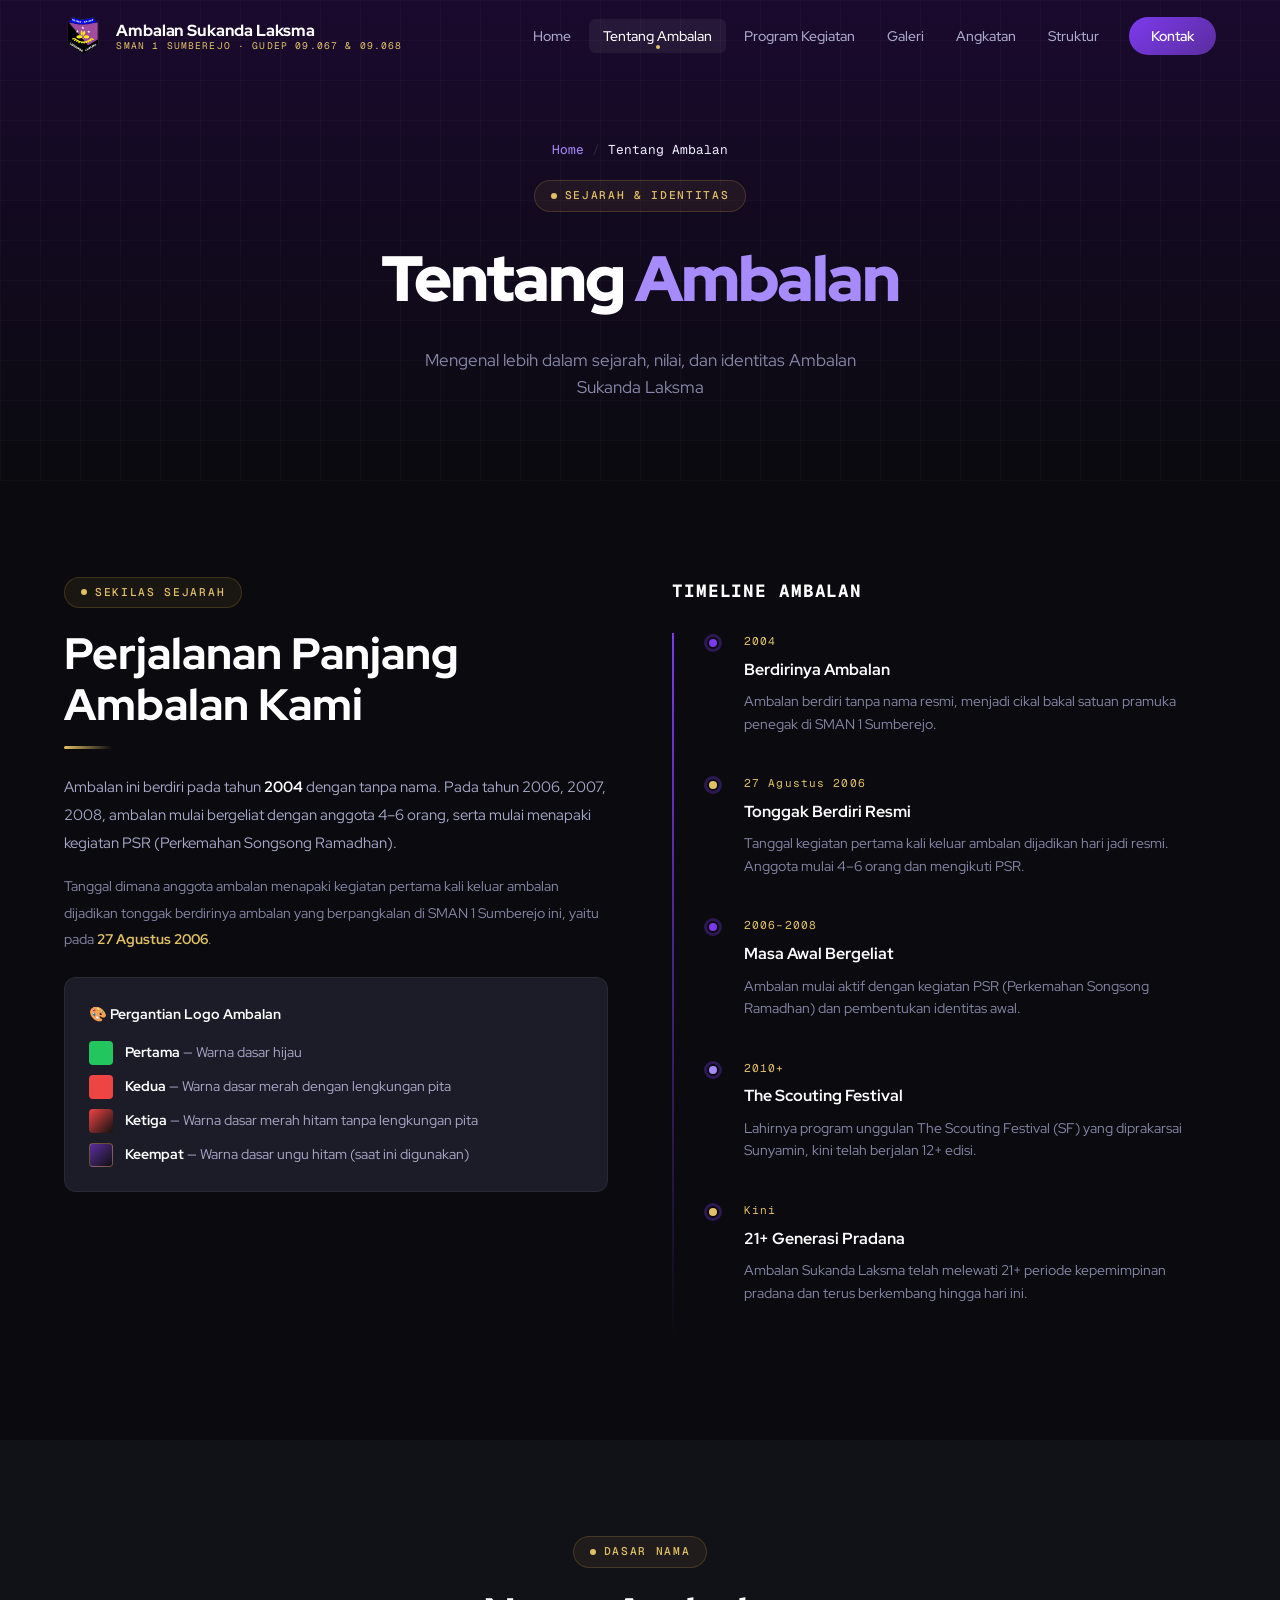
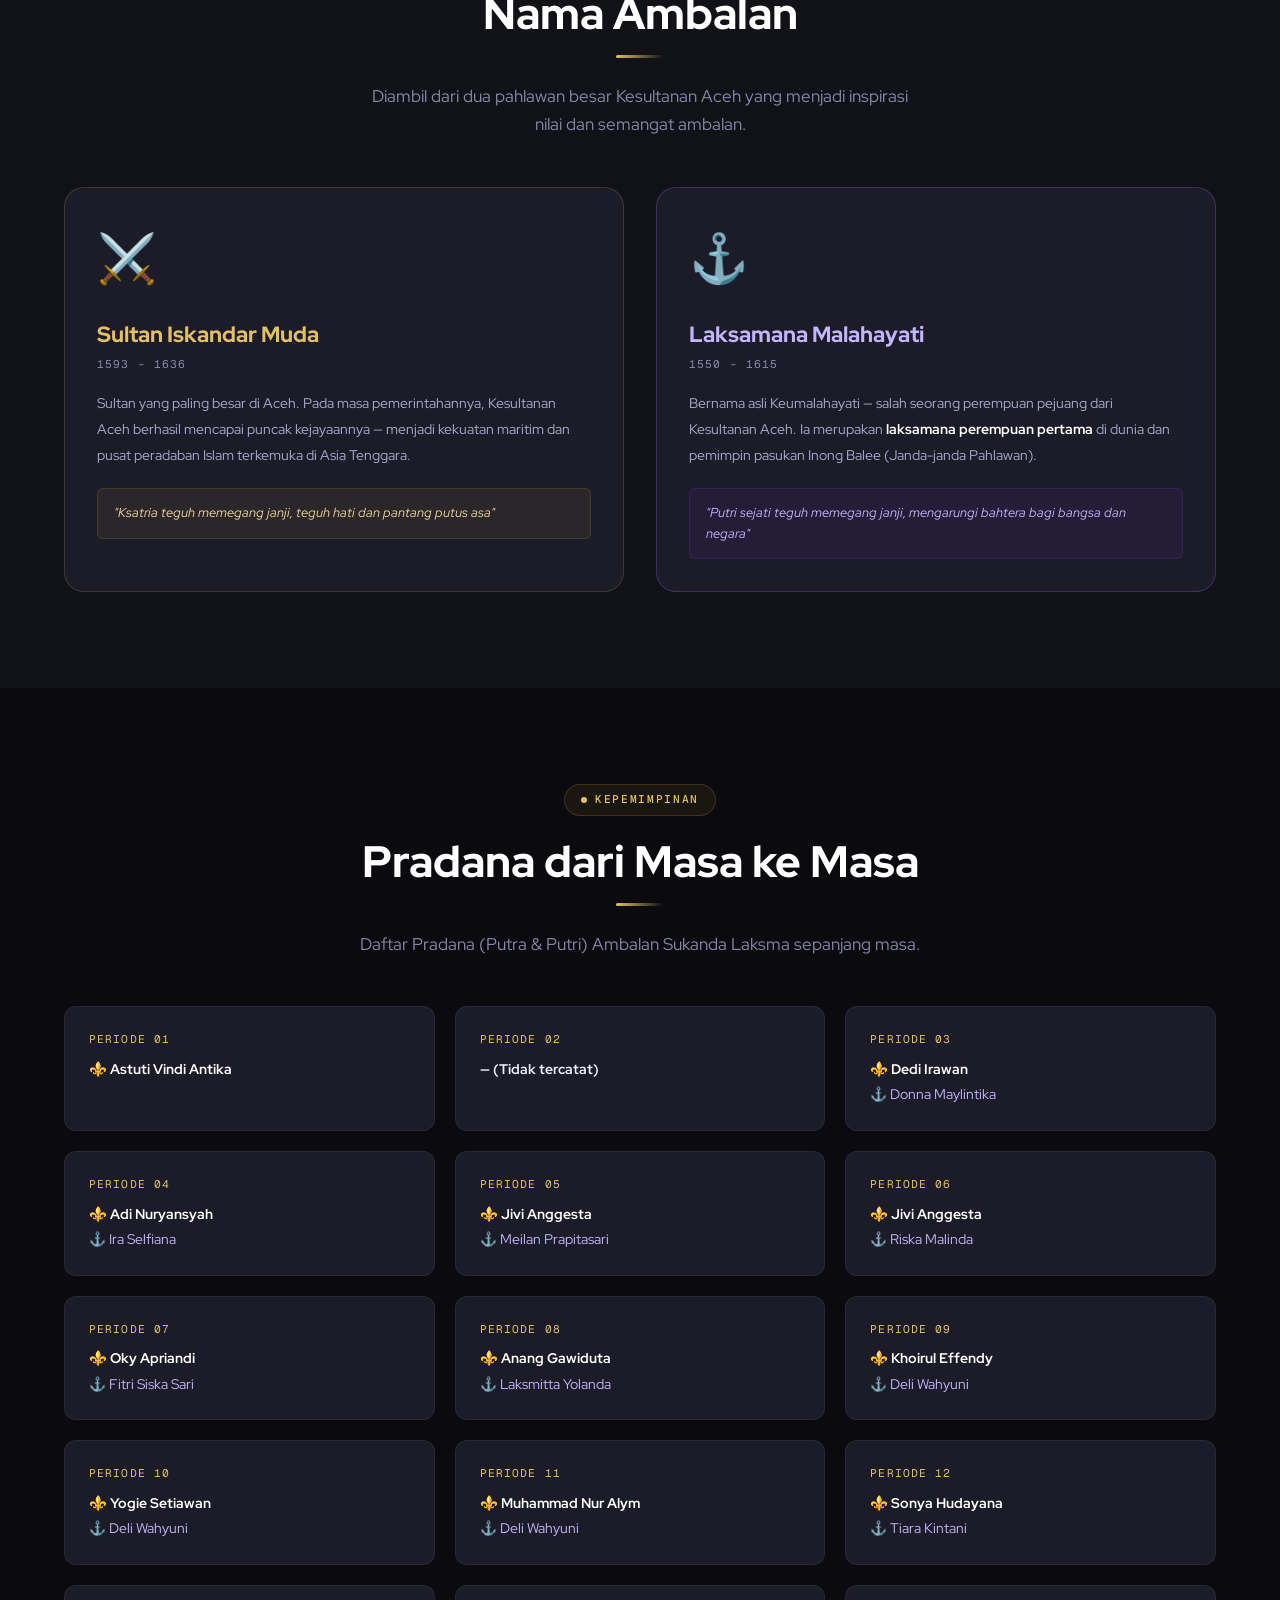
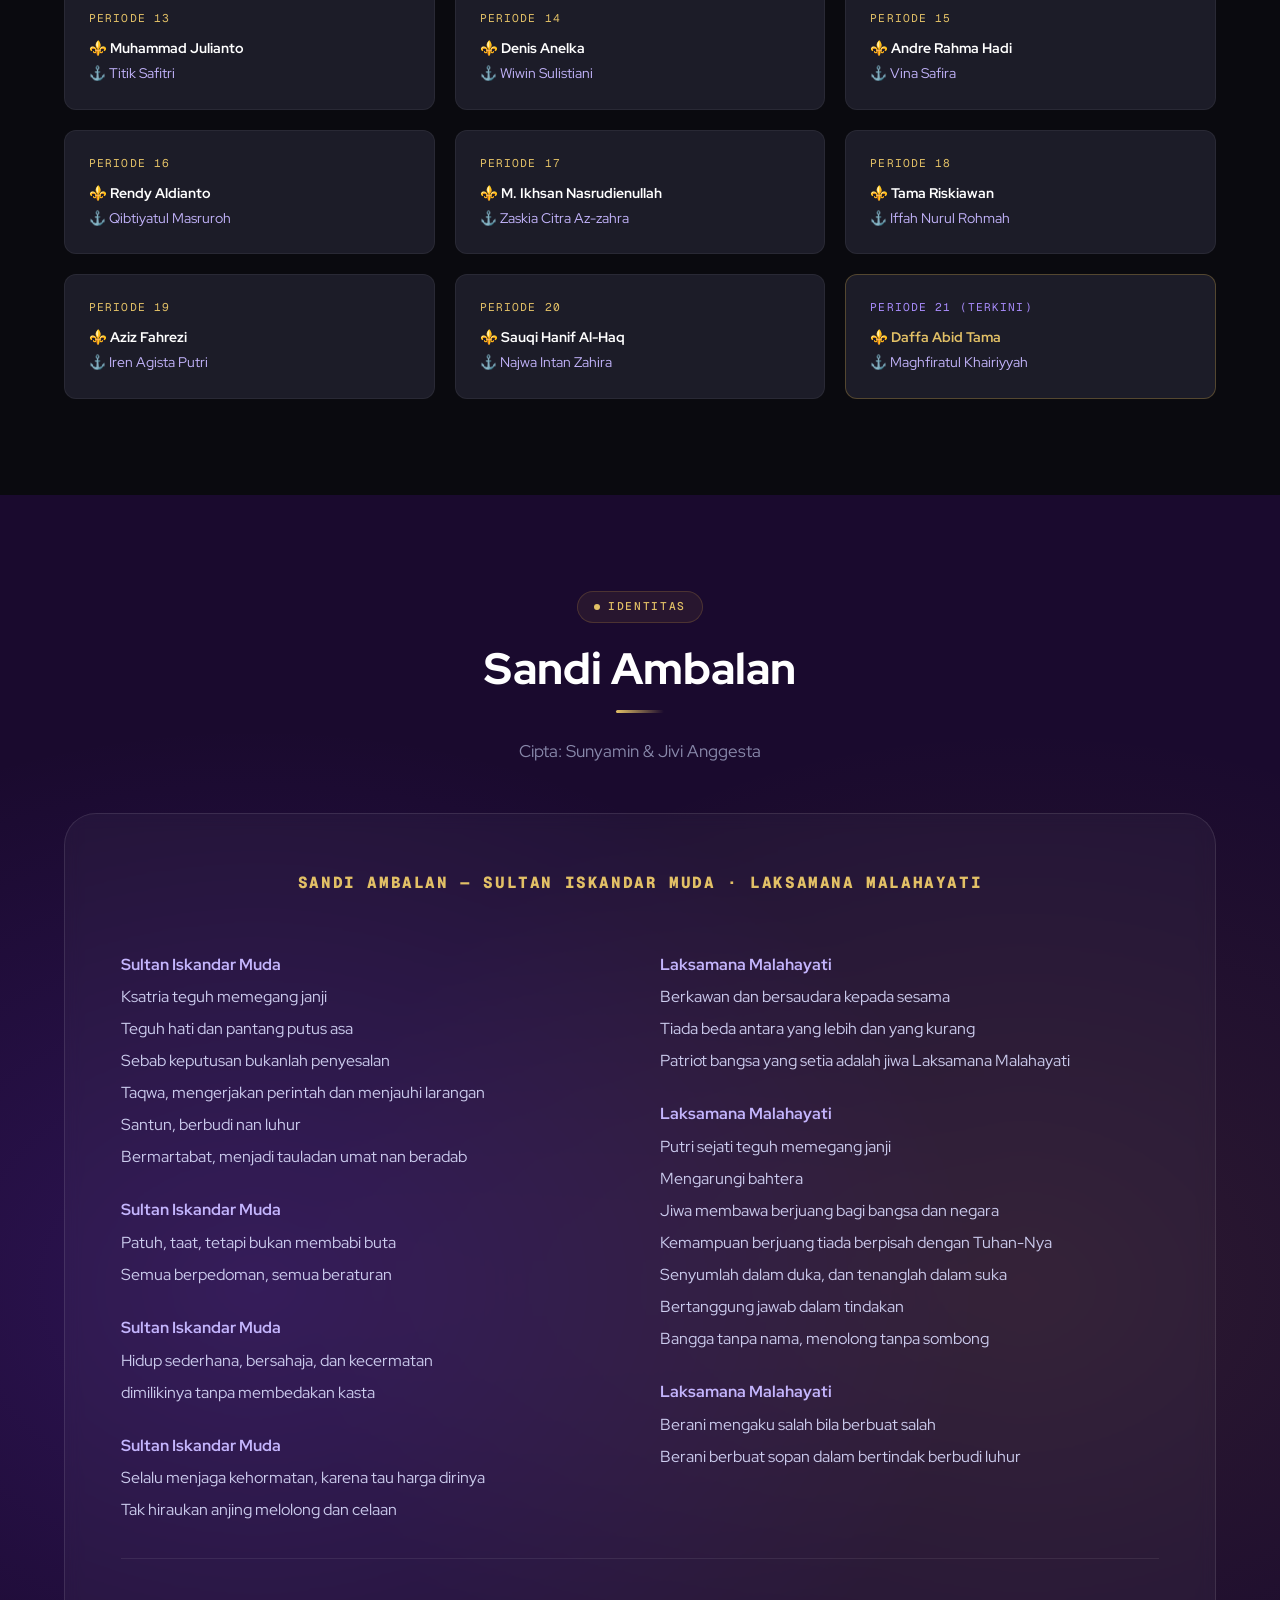
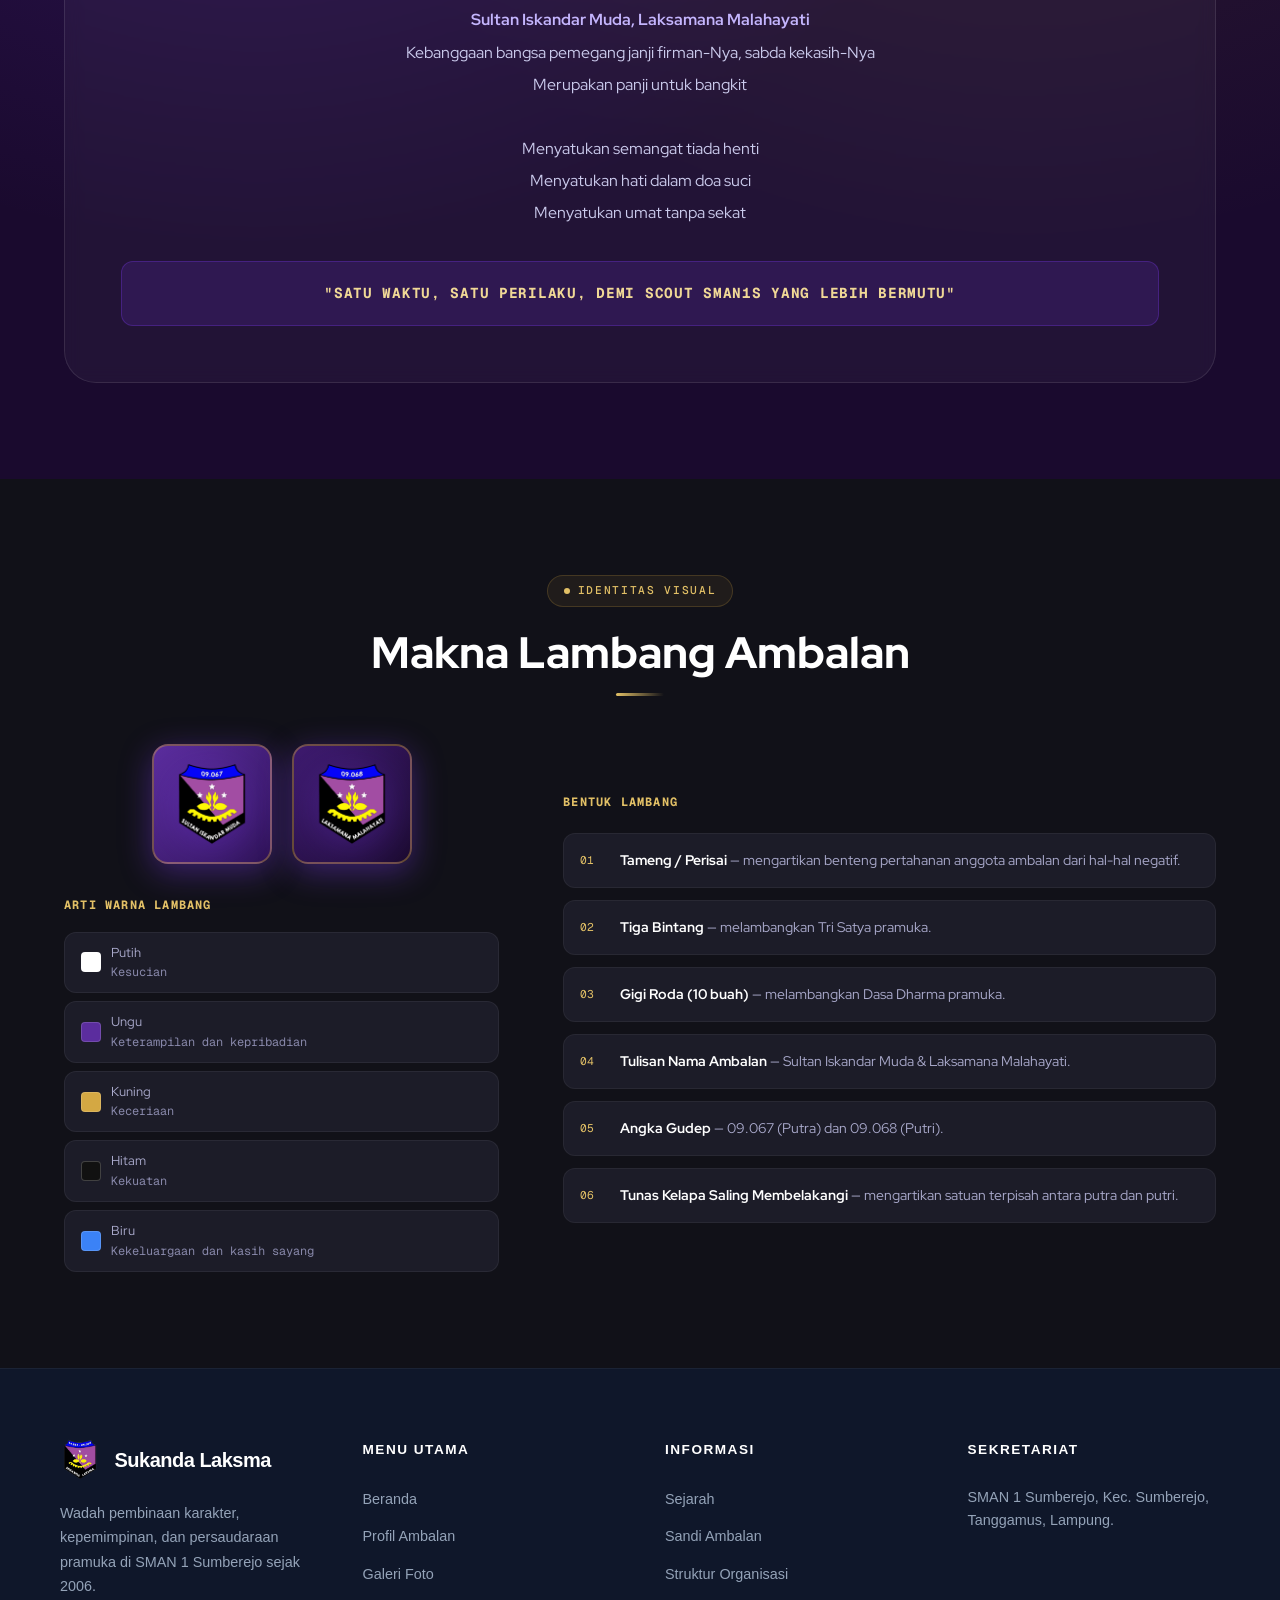
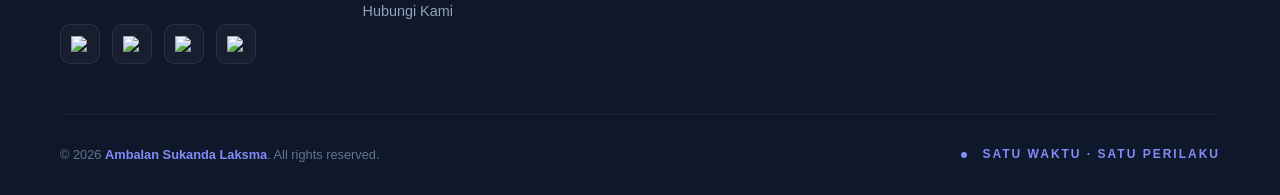
==== about.html @ fe1d4797 "Project Scout" ====
<!DOCTYPE html>
<html lang="id">
<head>
  <meta charset="UTF-8">
  <meta name="viewport" content="width=device-width, initial-scale=1.0">
  <meta name="description" content="Sejarah, Sandi Ambalan, dan Makna Lambang Ambalan Sukanda Laksma SMAN 1 Sumberejo.">
  <title>Tentang Ambalan | Sukanda Laksma</title>
  <link rel="stylesheet" href="assets/css/style.css">
  <link rel="preconnect" href="https://fonts.googleapis.com">
  <link rel="preconnect" href="https://fonts.gstatic.com" crossorigin>
</head>
<body>

  <!-- NAVBAR -->
  <nav class="navbar scrolled" id="navbar">
    <div class="container">
      <div class="navbar-inner">
        <a href="index.html" class="nav-brand">
          <img src="assets/img/logo/LOGO FULL.png" alt="Logo Ambalan Sukanda Laksma" style="height:40px;width:auto;object-fit:contain;">
          <div class="nav-brand-text">
            <span class="nav-brand-name">Ambalan Sukanda Laksma</span>
            <span class="nav-brand-sub">SMAN 1 Sumberejo · Gudep 09.067 & 09.068</span>
          </div>
        </a>
        <ul class="nav-menu">
          <li><a href="index.html" class="nav-link">Home</a></li>
          <li><a href="about.html" class="nav-link active">Tentang Ambalan</a></li>
          <li><a href="kegiatan.html" class="nav-link">Program Kegiatan</a></li>
          <li><a href="galeri.html" class="nav-link">Galeri</a></li>
          <li><a href="angkatan.html" class="nav-link">Angkatan</a></li>
          <li><a href="struktur.html" class="nav-link">Struktur</a></li>
          <li><a href="kontak.html" class="nav-link nav-cta">Kontak</a></li>
        </ul>
        <button class="nav-toggle" aria-label="Menu"><span></span><span></span><span></span></button>
      </div>
    </div>
  </nav>

  <!-- PAGE HERO -->
  <section class="page-hero">
    <div class="container">
      <div class="page-hero-content">
        <div class="breadcrumb" style="justify-content:center;">
          <a href="index.html">Home</a>
          <span class="breadcrumb-sep">/</span>
          <span>Tentang Ambalan</span>
        </div>
        <span class="section-badge" style="margin-bottom:16px;">Sejarah & Identitas</span>
        <h1 class="page-hero-title">Tentang <span style="color:var(--purple-400);">Ambalan</span></h1>
        <p class="page-hero-sub">Mengenal lebih dalam sejarah, nilai, dan identitas Ambalan Sukanda Laksma</p>
      </div>
    </div>
  </section>

  <!-- SEJARAH SECTION -->
  <section class="section" style="background:var(--neutral-950);" id="sejarah">
    <div class="container">
      <div class="grid-2" style="gap:64px;align-items:start;">
        <div class="animate-on-scroll">
          <span class="section-badge">Sekilas Sejarah</span>
          <h2 class="section-title">Perjalanan Panjang<br>Ambalan Kami</h2>
          <div class="gold-line"></div>
          <p style="color:var(--neutral-300);line-height:1.85;margin-bottom:16px;font-size:0.95rem;">
            Ambalan ini berdiri pada tahun <strong style="color:var(--white);">2004</strong> dengan tanpa nama. Pada tahun 2006, 2007, 2008, ambalan mulai bergeliat dengan anggota 4–6 orang, serta mulai menapaki kegiatan PSR (Perkemahan Songsong Ramadhan).
          </p>
          <p style="color:var(--neutral-400);line-height:1.85;margin-bottom:24px;font-size:0.9rem;">
            Tanggal dimana anggota ambalan menapaki kegiatan pertama kali keluar ambalan dijadikan tonggak berdirinya ambalan yang berpangkalan di SMAN 1 Sumberejo ini, yaitu pada <strong style="color:var(--gold-400);">27 Agustus 2006</strong>.
          </p>

          <div style="background:var(--neutral-800);border:1px solid rgba(255,255,255,0.06);border-radius:var(--radius-md);padding:24px;margin-bottom:24px;">
            <h4 style="color:var(--white);font-weight:700;margin-bottom:16px;font-size:0.9rem;">🎨 Pergantian Logo Ambalan</h4>
            <div style="display:flex;flex-direction:column;gap:10px;">
              <div style="display:flex;align-items:center;gap:12px;font-size:0.85rem;">
                <span style="width:24px;height:24px;background:#22c55e;border-radius:4px;display:inline-block;min-width:24px;"></span>
                <span style="color:var(--neutral-300);"><strong style="color:var(--white);">Pertama</strong> — Warna dasar hijau</span>
              </div>
              <div style="display:flex;align-items:center;gap:12px;font-size:0.85rem;">
                <span style="width:24px;height:24px;background:#ef4444;border-radius:4px;display:inline-block;min-width:24px;"></span>
                <span style="color:var(--neutral-300);"><strong style="color:var(--white);">Kedua</strong> — Warna dasar merah dengan lengkungan pita</span>
              </div>
              <div style="display:flex;align-items:center;gap:12px;font-size:0.85rem;">
                <span style="width:24px;height:24px;background:linear-gradient(135deg,#ef4444,#111);border-radius:4px;display:inline-block;min-width:24px;"></span>
                <span style="color:var(--neutral-300);"><strong style="color:var(--white);">Ketiga</strong> — Warna dasar merah hitam tanpa lengkungan pita</span>
              </div>
              <div style="display:flex;align-items:center;gap:12px;font-size:0.85rem;">
                <span style="width:24px;height:24px;background:linear-gradient(135deg,#5b2d9e,#111);border-radius:4px;display:inline-block;min-width:24px;border:1.5px solid rgba(212,168,67,0.4);"></span>
                <span style="color:var(--neutral-300);"><strong style="color:var(--white);">Keempat</strong> — Warna dasar ungu hitam (saat ini digunakan)</span>
              </div>
            </div>
          </div>
        </div>

        <!-- Timeline -->
        <div class="animate-on-scroll animate-delay-2">
          <h3 style="font-size:1.1rem;font-weight:700;color:var(--white);margin-bottom:28px;font-family:var(--font-mono);letter-spacing:0.05em;">TIMELINE AMBALAN</h3>
          <div class="history-timeline">
            <div class="timeline-item visible">
              <div class="timeline-dot"></div>
              <div class="timeline-year">2004</div>
              <div class="timeline-title">Berdirinya Ambalan</div>
              <div class="timeline-desc">Ambalan berdiri tanpa nama resmi, menjadi cikal bakal satuan pramuka penegak di SMAN 1 Sumberejo.</div>
            </div>
            <div class="timeline-item visible">
              <div class="timeline-dot" style="background:var(--gold-400);"></div>
              <div class="timeline-year">27 Agustus 2006</div>
              <div class="timeline-title">Tonggak Berdiri Resmi</div>
              <div class="timeline-desc">Tanggal kegiatan pertama kali keluar ambalan dijadikan hari jadi resmi. Anggota mulai 4–6 orang dan mengikuti PSR.</div>
            </div>
            <div class="timeline-item visible">
              <div class="timeline-dot"></div>
              <div class="timeline-year">2006–2008</div>
              <div class="timeline-title">Masa Awal Bergeliat</div>
              <div class="timeline-desc">Ambalan mulai aktif dengan kegiatan PSR (Perkemahan Songsong Ramadhan) dan pembentukan identitas awal.</div>
            </div>
            <div class="timeline-item visible">
              <div class="timeline-dot" style="background:var(--purple-400);"></div>
              <div class="timeline-year">2010+</div>
              <div class="timeline-title">The Scouting Festival</div>
              <div class="timeline-desc">Lahirnya program unggulan The Scouting Festival (SF) yang diprakarsai Sunyamin, kini telah berjalan 12+ edisi.</div>
            </div>
            <div class="timeline-item visible">
              <div class="timeline-dot" style="background:var(--gold-400);"></div>
              <div class="timeline-year">Kini</div>
              <div class="timeline-title">21+ Generasi Pradana</div>
              <div class="timeline-desc">Ambalan Sukanda Laksma telah melewati 21+ periode kepemimpinan pradana dan terus berkembang hingga hari ini.</div>
            </div>
          </div>
        </div>
      </div>
    </div>
  </section>

  <!-- NAMA AMBALAN -->
  <section class="section" style="background:var(--neutral-900);">
    <div class="container">
      <div class="text-center animate-on-scroll" style="margin-bottom:48px;">
        <span class="section-badge">Dasar Nama</span>
        <h2 class="section-title">Nama Ambalan</h2>
        <div class="gold-line center"></div>
        <p class="section-subtitle" style="margin:0 auto;">Diambil dari dua pahlawan besar Kesultanan Aceh yang menjadi inspirasi nilai dan semangat ambalan.</p>
      </div>

      <div class="grid-2" style="gap:32px;">
        <div class="card animate-on-scroll" style="border-color:rgba(212,168,67,0.2);">
          <div style="font-size:3rem;margin-bottom:20px;">⚔️</div>
          <h3 style="font-size:1.4rem;font-weight:800;color:var(--gold-400);margin-bottom:4px;">Sultan Iskandar Muda</h3>
          <p style="font-family:var(--font-mono);font-size:0.7rem;color:var(--neutral-400);letter-spacing:0.1em;margin-bottom:16px;">1593 – 1636</p>
          <p style="color:var(--neutral-300);line-height:1.8;font-size:0.9rem;">Sultan yang paling besar di Aceh. Pada masa pemerintahannya, Kesultanan Aceh berhasil mencapai puncak kejayaannya — menjadi kekuatan maritim dan pusat peradaban Islam terkemuka di Asia Tenggara.</p>
          <div style="margin-top:20px;padding:14px 16px;background:rgba(212,168,67,0.08);border-radius:var(--radius-sm);border:1px solid rgba(212,168,67,0.15);">
            <p style="font-size:0.8rem;color:var(--gold-300);font-style:italic;">"Ksatria teguh memegang janji, teguh hati dan pantang putus asa"</p>
          </div>
        </div>

        <div class="card animate-on-scroll animate-delay-2" style="border-color:rgba(139,92,246,0.3);">
          <div style="font-size:3rem;margin-bottom:20px;">⚓</div>
          <h3 style="font-size:1.4rem;font-weight:800;color:var(--purple-300);margin-bottom:4px;">Laksamana Malahayati</h3>
          <p style="font-family:var(--font-mono);font-size:0.7rem;color:var(--neutral-400);letter-spacing:0.1em;margin-bottom:16px;">1550 – 1615</p>
          <p style="color:var(--neutral-300);line-height:1.8;font-size:0.9rem;">Bernama asli Keumalahayati — salah seorang perempuan pejuang dari Kesultanan Aceh. Ia merupakan <strong style="color:var(--white);">laksamana perempuan pertama</strong> di dunia dan pemimpin pasukan Inong Balee (Janda-janda Pahlawan).</p>
          <div style="margin-top:20px;padding:14px 16px;background:rgba(124,58,237,0.08);border-radius:var(--radius-sm);border:1px solid rgba(124,58,237,0.2);">
            <p style="font-size:0.8rem;color:var(--purple-300);font-style:italic;">"Putri sejati teguh memegang janji, mengarungi bahtera bagi bangsa dan negara"</p>
          </div>
        </div>
      </div>
    </div>
  </section>

  <!-- PRADANA SECTION -->
  <section class="section pradana-section">
    <div class="container">
      <div class="text-center animate-on-scroll" style="margin-bottom:48px;">
        <span class="section-badge">Kepemimpinan</span>
        <h2 class="section-title">Pradana dari Masa ke Masa</h2>
        <div class="gold-line center"></div>
        <p class="section-subtitle" style="margin:0 auto;">Daftar Pradana (Putra &amp; Putri) Ambalan Sukanda Laksma sepanjang masa.</p>
      </div>

      <div class="pradana-grid">
        <div class="pradana-card animate-on-scroll">
          <div class="pradana-num">PERIODE 01</div>
          <div class="pradana-names">
            <span class="pradana-putra">⚜️ Astuti Vindi Antika</span>
          </div>
        </div>
        <div class="pradana-card animate-on-scroll animate-delay-1">
          <div class="pradana-num">PERIODE 02</div>
          <div class="pradana-names">
            <span class="pradana-putra" style="color:var(--neutral-500);">— (Tidak tercatat)</span>
          </div>
        </div>
        <div class="pradana-card animate-on-scroll animate-delay-2">
          <div class="pradana-num">PERIODE 03</div>
          <div class="pradana-names">
            <span class="pradana-putra">⚜️ Dedi Irawan</span>
            <span class="pradana-putri">⚓ Donna Maylintika</span>
          </div>
        </div>
        <div class="pradana-card animate-on-scroll">
          <div class="pradana-num">PERIODE 04</div>
          <div class="pradana-names">
            <span class="pradana-putra">⚜️ Adi Nuryansyah</span>
            <span class="pradana-putri">⚓ Ira Selfiana</span>
          </div>
        </div>
        <div class="pradana-card animate-on-scroll animate-delay-1">
          <div class="pradana-num">PERIODE 05</div>
          <div class="pradana-names">
            <span class="pradana-putra">⚜️ Jivi Anggesta</span>
            <span class="pradana-putri">⚓ Meilan Prapitasari</span>
          </div>
        </div>
        <div class="pradana-card animate-on-scroll animate-delay-2">
          <div class="pradana-num">PERIODE 06</div>
          <div class="pradana-names">
            <span class="pradana-putra">⚜️ Jivi Anggesta</span>
            <span class="pradana-putri">⚓ Riska Malinda</span>
          </div>
        </div>
        <div class="pradana-card animate-on-scroll">
          <div class="pradana-num">PERIODE 07</div>
          <div class="pradana-names">
            <span class="pradana-putra">⚜️ Oky Apriandi</span>
            <span class="pradana-putri">⚓ Fitri Siska Sari</span>
          </div>
        </div>
        <div class="pradana-card animate-on-scroll animate-delay-1">
          <div class="pradana-num">PERIODE 08</div>
          <div class="pradana-names">
            <span class="pradana-putra">⚜️ Anang Gawiduta</span>
            <span class="pradana-putri">⚓ Laksmitta Yolanda</span>
          </div>
        </div>
        <div class="pradana-card animate-on-scroll animate-delay-2">
          <div class="pradana-num">PERIODE 09</div>
          <div class="pradana-names">
            <span class="pradana-putra">⚜️ Khoirul Effendy</span>
            <span class="pradana-putri">⚓ Deli Wahyuni</span>
          </div>
        </div>
        <div class="pradana-card animate-on-scroll">
          <div class="pradana-num">PERIODE 10</div>
          <div class="pradana-names">
            <span class="pradana-putra">⚜️ Yogie Setiawan</span>
            <span class="pradana-putri">⚓ Deli Wahyuni</span>
          </div>
        </div>
        <div class="pradana-card animate-on-scroll animate-delay-1">
          <div class="pradana-num">PERIODE 11</div>
          <div class="pradana-names">
            <span class="pradana-putra">⚜️ Muhammad Nur Alym</span>
            <span class="pradana-putri">⚓ Deli Wahyuni</span>
          </div>
        </div>
        <div class="pradana-card animate-on-scroll animate-delay-2">
          <div class="pradana-num">PERIODE 12</div>
          <div class="pradana-names">
            <span class="pradana-putra">⚜️ Sonya Hudayana</span>
            <span class="pradana-putri">⚓ Tiara Kintani</span>
          </div>
        </div>
        <div class="pradana-card animate-on-scroll">
          <div class="pradana-num">PERIODE 13</div>
          <div class="pradana-names">
            <span class="pradana-putra">⚜️ Muhammad Julianto</span>
            <span class="pradana-putri">⚓ Titik Safitri</span>
          </div>
        </div>
        <div class="pradana-card animate-on-scroll animate-delay-1">
          <div class="pradana-num">PERIODE 14</div>
          <div class="pradana-names">
            <span class="pradana-putra">⚜️ Denis Anelka</span>
            <span class="pradana-putri">⚓ Wiwin Sulistiani</span>
          </div>
        </div>
        <div class="pradana-card animate-on-scroll animate-delay-2">
          <div class="pradana-num">PERIODE 15</div>
          <div class="pradana-names">
            <span class="pradana-putra">⚜️ Andre Rahma Hadi</span>
            <span class="pradana-putri">⚓ Vina Safira</span>
          </div>
        </div>
        <div class="pradana-card animate-on-scroll">
          <div class="pradana-num">PERIODE 16</div>
          <div class="pradana-names">
            <span class="pradana-putra">⚜️ Rendy Aldianto</span>
            <span class="pradana-putri">⚓ Qibtiyatul Masruroh</span>
          </div>
        </div>
        <div class="pradana-card animate-on-scroll animate-delay-1">
          <div class="pradana-num">PERIODE 17</div>
          <div class="pradana-names">
            <span class="pradana-putra">⚜️ M. Ikhsan Nasrudienullah</span>
            <span class="pradana-putri">⚓ Zaskia Citra Az-zahra</span>
          </div>
        </div>
        <div class="pradana-card animate-on-scroll animate-delay-2">
          <div class="pradana-num">PERIODE 18</div>
          <div class="pradana-names">
            <span class="pradana-putra">⚜️ Tama Riskiawan</span>
            <span class="pradana-putri">⚓ Iffah Nurul Rohmah</span>
          </div>
        </div>
        <div class="pradana-card animate-on-scroll">
          <div class="pradana-num">PERIODE 19</div>
          <div class="pradana-names">
            <span class="pradana-putra">⚜️ Aziz Fahrezi</span>
            <span class="pradana-putri">⚓ Iren Agista Putri</span>
          </div>
        </div>
        <div class="pradana-card animate-on-scroll animate-delay-1">
          <div class="pradana-num">PERIODE 20</div>
          <div class="pradana-names">
            <span class="pradana-putra">⚜️ Sauqi Hanif Al-Haq</span>
            <span class="pradana-putri">⚓ Najwa Intan Zahira</span>
          </div>
        </div>
        <div class="pradana-card animate-on-scroll animate-delay-2" style="border-color:rgba(212,168,67,0.3);">
          <div class="pradana-num" style="color:var(--purple-400);">PERIODE 21 (TERKINI)</div>
          <div class="pradana-names">
            <span class="pradana-putra" style="color:var(--gold-400);">⚜️ Daffa Abid Tama</span>
            <span class="pradana-putri" style="color:var(--purple-300);">⚓ Maghfiratul Khairiyyah</span>
          </div>
        </div>
      </div>
    </div>
  </section>

  <!-- SANDI AMBALAN -->
  <section class="section sandi-section" id="sandi">
    <div class="container">
      <div class="text-center animate-on-scroll" style="margin-bottom:48px;">
        <span class="section-badge">Identitas</span>
        <h2 class="section-title">Sandi Ambalan</h2>
        <div class="gold-line center"></div>
        <p class="section-subtitle" style="margin:0 auto;color:var(--neutral-400);">Cipta: Sunyamin &amp; Jivi Anggesta</p>
      </div>

      <div class="sandi-card animate-on-scroll">
        <div class="sandi-title">SANDI AMBALAN — SULTAN ISKANDAR MUDA · LAKSAMANA MALAHAYATI</div>

        <div style="display:grid;grid-template-columns:1fr 1fr;gap:40px;text-align:left;">
          <div>
            <div class="sandi-speaker">Sultan Iskandar Muda</div>
            <div class="sandi-text" style="text-align:left;">
              Ksatria teguh memegang janji<br>
              Teguh hati dan pantang putus asa<br>
              Sebab keputusan bukanlah penyesalan<br>
              Taqwa, mengerjakan perintah dan menjauhi larangan<br>
              Santun, berbudi nan luhur<br>
              Bermartabat, menjadi tauladan umat nan beradab
            </div>

            <div class="sandi-speaker" style="margin-top:24px;">Sultan Iskandar Muda</div>
            <div class="sandi-text" style="text-align:left;">
              Patuh, taat, tetapi bukan membabi buta<br>
              Semua berpedoman, semua beraturan
            </div>

            <div class="sandi-speaker" style="margin-top:24px;">Sultan Iskandar Muda</div>
            <div class="sandi-text" style="text-align:left;">
              Hidup sederhana, bersahaja, dan kecermatan<br>
              dimilikinya tanpa membedakan kasta
            </div>

            <div class="sandi-speaker" style="margin-top:24px;">Sultan Iskandar Muda</div>
            <div class="sandi-text" style="text-align:left;">
              Selalu menjaga kehormatan, karena tau harga dirinya<br>
              Tak hiraukan anjing melolong dan celaan
            </div>
          </div>

          <div>
            <div class="sandi-speaker">Laksamana Malahayati</div>
            <div class="sandi-text" style="text-align:left;">
              Berkawan dan bersaudara kepada sesama<br>
              Tiada beda antara yang lebih dan yang kurang<br>
              Patriot bangsa yang setia adalah jiwa Laksamana Malahayati
            </div>

            <div class="sandi-speaker" style="margin-top:24px;">Laksamana Malahayati</div>
            <div class="sandi-text" style="text-align:left;">
              Putri sejati teguh memegang janji<br>
              Mengarungi bahtera<br>
              Jiwa membawa berjuang bagi bangsa dan negara<br>
              Kemampuan berjuang tiada berpisah dengan Tuhan-Nya<br>
              Senyumlah dalam duka, dan tenanglah dalam suka<br>
              Bertanggung jawab dalam tindakan<br>
              Bangga tanpa nama, menolong tanpa sombong
            </div>

            <div class="sandi-speaker" style="margin-top:24px;">Laksamana Malahayati</div>
            <div class="sandi-text" style="text-align:left;">
              Berani mengaku salah bila berbuat salah<br>
              Berani berbuat sopan dalam bertindak berbudi luhur
            </div>
          </div>
        </div>

        <div style="margin-top:32px;padding-top:24px;border-top:1px solid rgba(255,255,255,0.08);">
          <div class="sandi-speaker" style="text-align:center;">Sultan Iskandar Muda, Laksamana Malahayati</div>
          <div class="sandi-text" style="text-align:center;">
            Kebanggaan bangsa pemegang janji firman-Nya, sabda kekasih-Nya<br>
            Merupakan panji untuk bangkit<br><br>
            Menyatukan semangat tiada henti<br>
            Menyatukan hati dalam doa suci<br>
            Menyatukan umat tanpa sekat
          </div>
        </div>

        <div class="sandi-quote">
          "SATU WAKTU, SATU PERILAKU, DEMI SCOUT SMAN1S YANG LEBIH BERMUTU"
        </div>
      </div>
    </div>
  </section>

  <!-- MAKNA LAMBANG -->
<section class="section" style="background:var(--neutral-900);" id="lambang">
  <div class="container">

    <div class="text-center animate-on-scroll" style="margin-bottom:48px;">
      <span class="section-badge">Identitas Visual</span>
      <h2 class="section-title">Makna Lambang Ambalan</h2>
      <div class="gold-line center"></div>
    </div>

    <div class="lambang-grid animate-on-scroll">

      <!-- LOGO + WARNA -->
      <div>

        <!-- LOGO PUTRA PUTRI -->
        <div class="lambang-img" style="margin-bottom:32px; display:flex; gap:20px;">

          <!-- LOGO PUTRA -->
          <div style="width:120px;height:120px;background:linear-gradient(135deg,#5b2d9e,#2d1254);border-radius:16px;display:flex;align-items:center;justify-content:center;border:2px solid rgba(212,168,67,0.4);box-shadow:0 8px 32px rgba(124,58,237,0.4);overflow:hidden;">
            <img src="assets/img/logo/LOGO SUKANDA.png" alt="Logo Ambalan Putra" style="width:80px;height:80px;object-fit:contain;">
          </div>

          <!-- LOGO PUTRI -->
          <div style="width:120px;height:120px;background:linear-gradient(135deg,#3d1a6e,#1a0a2e);border-radius:16px;display:flex;align-items:center;justify-content:center;border:2px solid rgba(212,168,67,0.4);box-shadow:0 8px 32px rgba(124,58,237,0.4);overflow:hidden;">
            <img src="assets/img/logo/LOGO LAKSMA.png" alt="Logo Ambalan Putri" style="width:80px;height:80px;object-fit:contain;">
          </div>

        </div>

        <!-- ARTI WARNA -->
        <div>

          <h4 style="color:var(--gold-400);font-family:var(--font-mono);font-size:0.75rem;letter-spacing:0.1em;text-transform:uppercase;margin-bottom:16px;">
            Arti Warna Lambang
          </h4>

          <div class="warna-grid" style="flex-direction:column;gap:8px;">

            <div class="warna-item">
              <div class="warna-dot" style="background:#ffffff;"></div>
              <div>
                <div class="warna-label">Putih</div>
                <div class="warna-meaning">Kesucian</div>
              </div>
            </div>

            <div class="warna-item">
              <div class="warna-dot" style="background:#5b2d9e;"></div>
              <div>
                <div class="warna-label">Ungu</div>
                <div class="warna-meaning">Keterampilan dan kepribadian</div>
              </div>
            </div>

            <div class="warna-item">
              <div class="warna-dot" style="background:#d4a843;"></div>
              <div>
                <div class="warna-label">Kuning</div>
                <div class="warna-meaning">Keceriaan</div>
              </div>
            </div>

            <div class="warna-item">
              <div class="warna-dot" style="background:#111111;border:1px solid rgba(255,255,255,0.2);"></div>
              <div>
                <div class="warna-label">Hitam</div>
                <div class="warna-meaning">Kekuatan</div>
              </div>
            </div>

            <div class="warna-item">
              <div class="warna-dot" style="background:#3b82f6;"></div>
              <div>
                <div class="warna-label">Biru</div>
                <div class="warna-meaning">Kekeluargaan dan kasih sayang</div>
              </div>
            </div>

          </div>
        </div>
      </div>

      <!-- BENTUK LAMBANG -->
      <div class="animate-on-scroll animate-delay-2">

        <h4 style="color:var(--gold-400);font-family:var(--font-mono);font-size:0.75rem;letter-spacing:0.1em;text-transform:uppercase;margin-bottom:20px;">
          Bentuk Lambang
        </h4>

        <div class="lambang-list">

          <div class="lambang-item">
            <div class="lambang-num">01</div>
            <div class="lambang-text">
              <strong style="color:var(--white);">Tameng / Perisai</strong> —
              mengartikan benteng pertahanan anggota ambalan dari hal-hal negatif.
            </div>
          </div>

          <div class="lambang-item">
            <div class="lambang-num">02</div>
            <div class="lambang-text">
              <strong style="color:var(--white);">Tiga Bintang</strong> —
              melambangkan Tri Satya pramuka.
            </div>
          </div>

          <div class="lambang-item">
            <div class="lambang-num">03</div>
            <div class="lambang-text">
              <strong style="color:var(--white);">Gigi Roda (10 buah)</strong> —
              melambangkan Dasa Dharma pramuka.
            </div>
          </div>

          <div class="lambang-item">
            <div class="lambang-num">04</div>
            <div class="lambang-text">
              <strong style="color:var(--white);">Tulisan Nama Ambalan</strong> —
              Sultan Iskandar Muda &amp; Laksamana Malahayati.
            </div>
          </div>

          <div class="lambang-item">
            <div class="lambang-num">05</div>
            <div class="lambang-text">
              <strong style="color:var(--white);">Angka Gudep</strong> —
              09.067 (Putra) dan 09.068 (Putri).
            </div>
          </div>

          <div class="lambang-item">
            <div class="lambang-num">06</div>
            <div class="lambang-text">
              <strong style="color:var(--white);">Tunas Kelapa Saling Membelakangi</strong> —
              mengartikan satuan terpisah antara putra dan putri.
            </div>
          </div>

        </div>

      </div>

    </div>

  </div>
</section>

  <!-- FOOTER -->
  <footer class="footer" style="background:#0f172a; padding:70px 0 30px; border-top:1px solid rgba(255,255,255,0.05); font-family:sans-serif;">
  
  <div class="container" style="max-width:1200px; margin:0 auto; padding:0 20px;">

    <div style="display:grid; grid-template-columns:repeat(auto-fit,minmax(200px,1fr)); gap:50px; margin-bottom:50px;">

      <!-- LOGO & DESKRIPSI -->
      <div style="grid-column: span 1.5;">

        <div style="display:flex; align-items:center; gap:12px; margin-bottom:20px;">
          <img 
            src="assets/img/logo/LOGO FULL.png" 
            alt="Logo Ambalan Sukanda Laksma"
            style="height:42px; width:auto;"
          >
          <span style="color:#fff; font-weight:800; font-size:1.25rem; letter-spacing:-0.5px;">
            Sukanda Laksma
          </span>
        </div>

        <p style="color:#94a3b8; font-size:0.9rem; line-height:1.7; margin-bottom:25px; max-width:320px;">
          Wadah pembinaan karakter, kepemimpinan, dan persaudaraan pramuka di SMAN 1 Sumberejo sejak 2006.
        </p>

        <div style="display:flex; gap:12px;">

          <a href="https://www.instagram.com/ambalan_sukanda_laksma" target="_blank" rel="noopener"
          style="width:40px; height:40px; border-radius:10px; background:rgba(255,255,255,0.03); border:1px solid rgba(255,255,255,0.08); display:flex; align-items:center; justify-content:center; transition:0.3s;" title="Instagram">
            <img src="https://cdn.simpleicons.org/instagram/ffffff" style="width:18px;">
          </a>

          <a href="https://youtube.com/@ambalansukandalaksma4130" target="_blank" rel="noopener"
          style="width:40px; height:40px; border-radius:10px; background:rgba(255,255,255,0.03); border:1px solid rgba(255,255,255,0.08); display:flex; align-items:center; justify-content:center; transition:0.3s;" title="YouTube">
            <img src="https://cdn.simpleicons.org/youtube/ffffff" style="width:18px;">
          </a>

          <a href="https://www.tiktok.com/@pramukasmanis" target="_blank" rel="noopener"
          style="width:40px; height:40px; border-radius:10px; background:rgba(255,255,255,0.03); border:1px solid rgba(255,255,255,0.08); display:flex; align-items:center; justify-content:center; transition:0.3s;" title="TikTok">
            <img src="https://cdn.simpleicons.org/tiktok/ffffff" style="width:18px;">
          </a>

          <a href="https://www.facebook.com/share/1D9H3doaBR/" target="_blank" rel="noopener"
          style="width:40px; height:40px; border-radius:10px; background:rgba(255,255,255,0.03); border:1px solid rgba(255,255,255,0.08); display:flex; align-items:center; justify-content:center; transition:0.3s;" title="Facebook">
            <img src="https://cdn.simpleicons.org/facebook/ffffff" style="width:18px;">
          </a>

        </div>

      </div>

      <!-- MENU UTAMA -->
      <div>
        <h4 style="color:#fff; font-size:0.85rem; font-weight:700; text-transform:uppercase; letter-spacing:1.5px; margin-bottom:25px;">
          Menu Utama
        </h4>

        <ul style="list-style:none; padding:0; margin:0;">
          <li style="margin-bottom:12px;"><a href="index.html" style="color:#94a3b8; text-decoration:none; font-size:0.9rem;">Beranda</a></li>
          <li style="margin-bottom:12px;"><a href="about.html" style="color:#94a3b8; text-decoration:none; font-size:0.9rem;">Profil Ambalan</a></li>
          <li style="margin-bottom:12px;"><a href="galeri.html" style="color:#94a3b8; text-decoration:none; font-size:0.9rem;">Galeri Foto</a></li>
          <li style="margin-bottom:12px;"><a href="kontak.html" style="color:#94a3b8; text-decoration:none; font-size:0.9rem;">Hubungi Kami</a></li>
        </ul>
      </div>

      <!-- INFORMASI -->
      <div>
        <h4 style="color:#fff; font-size:0.85rem; font-weight:700; text-transform:uppercase; letter-spacing:1.5px; margin-bottom:25px;">
          Informasi
        </h4>

        <ul style="list-style:none; padding:0; margin:0;">
          <li style="margin-bottom:12px;"><a href="about.html#sejarah" style="color:#94a3b8; text-decoration:none; font-size:0.9rem;">Sejarah</a></li>
          <li style="margin-bottom:12px;"><a href="about.html#sandi" style="color:#94a3b8; text-decoration:none; font-size:0.9rem;">Sandi Ambalan</a></li>
          <li style="margin-bottom:12px;"><a href="struktur.html" style="color:#94a3b8; text-decoration:none; font-size:0.9rem;">Struktur Organisasi</a></li>
        </ul>
      </div>

      <!-- SEKRETARIAT -->
      <div>
        <h4 style="color:#fff; font-size:0.85rem; font-weight:700; text-transform:uppercase; letter-spacing:1.5px; margin-bottom:25px;">
          Sekretariat
        </h4>

        <p style="color:#94a3b8; font-size:0.9rem; line-height:1.6; margin-bottom:15px;">
          SMAN 1 Sumberejo, Kec. Sumberejo, Tanggamus, Lampung.
        </p>
      </div>

    </div>

    <!-- COPYRIGHT -->
    <div style="border-top:1px solid rgba(255,255,255,0.05); padding-top:30px; display:flex; flex-wrap:wrap; justify-content:space-between; align-items:center; gap:20px;">

      <p style="color:#64748b; font-size:0.8rem; margin:0;">
        © 2026 <span style="color:#818cf8; font-weight:600;">Ambalan Sukanda Laksma</span>. All rights reserved.
      </p>

      <div style="display:flex; align-items:center; gap:15px;">
        <span style="width:6px; height:6px; background:#818cf8; border-radius:50%;"></span>

        <p style="color:#818cf8; font-size:0.75rem; font-weight:700; letter-spacing:2px; text-transform:uppercase; margin:0;">
          Satu Waktu · Satu Perilaku
        </p>
      </div>

    </div>

  </div>
</footer>

<script src="assets/js/script.js"></script>
</body>
</html>
---- assets/css/style.css ----
/* ============================
   AMBALAN SUKANDA LAKSMA
   Main Stylesheet
   ============================ */

@import url('https://fonts.googleapis.com/css2?family=Red+Hat+Display:ital,wght@0,300;0,400;0,500;0,600;0,700;0,800;0,900;1,400&display=swap');
@import url('https://fonts.googleapis.com/css2?family=Geist+Mono:wght@300;400;500;600&display=swap');

/* ============================
   CSS VARIABLES
   ============================ */
:root {
  --purple-950: #1a0a2e;
  --purple-900: #2d1254;
  --purple-800: #3d1a6e;
  --purple-700: #5b2d9e;
  --purple-600: #7c3aed;
  --purple-500: #8b5cf6;
  --purple-400: #a78bfa;
  --purple-300: #c4b5fd;
  --purple-200: #ddd6fe;
  --purple-100: #ede9fe;

  --gold-500: #d4a843;
  --gold-400: #e2c066;
  --gold-300: #f0d896;

  --neutral-950: #0a0a0f;
  --neutral-900: #111118;
  --neutral-800: #1c1c28;
  --neutral-700: #2a2a3a;
  --neutral-600: #404060;
  --neutral-400: #8888aa;
  --neutral-300: #aaaacc;
  --neutral-200: #ccccee;
  --neutral-100: #f0f0ff;
  --white: #ffffff;

  --font-sans: 'Red Hat Display', sans-serif;
  --font-mono: 'Geist Mono', monospace;

  --radius-sm: 6px;
  --radius-md: 12px;
  --radius-lg: 20px;
  --radius-xl: 32px;
  --radius-full: 9999px;

  --shadow-sm: 0 2px 8px rgba(0,0,0,0.12);
  --shadow-md: 0 8px 32px rgba(0,0,0,0.2);
  --shadow-lg: 0 24px 64px rgba(0,0,0,0.35);
  --shadow-purple: 0 8px 32px rgba(124, 58, 237, 0.3);
  --shadow-gold: 0 4px 20px rgba(212, 168, 67, 0.25);

  --transition: all 0.3s cubic-bezier(0.4, 0, 0.2, 1);
  --transition-slow: all 0.6s cubic-bezier(0.4, 0, 0.2, 1);

  --nav-height: 72px;
}

/* ============================
   RESET & BASE
   ============================ */
*, *::before, *::after {
  box-sizing: border-box;
  margin: 0;
  padding: 0;
}

html {
  scroll-behavior: smooth;
  font-size: 16px;
}

body {
  font-family: var(--font-sans);
  background-color: var(--neutral-950);
  color: var(--neutral-100);
  line-height: 1.6;
  overflow-x: hidden;
  -webkit-font-smoothing: antialiased;
}

img { display: block; max-width: 100%; }
a { text-decoration: none; color: inherit; }
ul { list-style: none; }
button { cursor: pointer; border: none; background: none; font-family: var(--font-sans); }

::selection {
  background: var(--purple-600);
  color: var(--white);
}

/* ============================
   SCROLLBAR
   ============================ */
::-webkit-scrollbar { width: 6px; }
::-webkit-scrollbar-track { background: var(--neutral-950); }
::-webkit-scrollbar-thumb { background: var(--purple-700); border-radius: 3px; }
::-webkit-scrollbar-thumb:hover { background: var(--purple-600); }

/* ============================
   TYPOGRAPHY UTILITIES
   ============================ */
.mono { font-family: var(--font-mono); }

.text-xs   { font-size: 0.75rem; }
.text-sm   { font-size: 0.875rem; }
.text-base { font-size: 1rem; }
.text-lg   { font-size: 1.125rem; }
.text-xl   { font-size: 1.25rem; }
.text-2xl  { font-size: 1.5rem; }
.text-3xl  { font-size: 1.875rem; }
.text-4xl  { font-size: 2.25rem; }
.text-5xl  { font-size: 3rem; }
.text-6xl  { font-size: 3.75rem; }
.text-7xl  { font-size: 4.5rem; }

.font-light    { font-weight: 300; }
.font-regular  { font-weight: 400; }
.font-medium   { font-weight: 500; }
.font-semibold { font-weight: 600; }
.font-bold     { font-weight: 700; }
.font-black    { font-weight: 900; }

/* ============================
   LAYOUT UTILITIES
   ============================ */
.container {
  max-width: 1200px;
  margin: 0 auto;
  padding: 0 24px;
}

.section {
  padding: 96px 0;
}

.grid-2 { display: grid; grid-template-columns: 1fr 1fr; gap: 32px; }
.grid-3 { display: grid; grid-template-columns: repeat(3, 1fr); gap: 28px; }
.grid-4 { display: grid; grid-template-columns: repeat(4, 1fr); gap: 24px; }

.flex { display: flex; }
.flex-col { flex-direction: column; }
.items-center { align-items: center; }
.justify-center { justify-content: center; }
.justify-between { justify-content: space-between; }
.gap-2 { gap: 8px; }
.gap-4 { gap: 16px; }
.gap-6 { gap: 24px; }
.gap-8 { gap: 32px; }

.text-center { text-align: center; }
.text-left { text-align: left; }

/* ============================
   COLOR UTILITIES
   ============================ */
.text-purple { color: var(--purple-400); }
.text-gold { color: var(--gold-400); }
.text-muted { color: var(--neutral-400); }
.text-white { color: var(--white); }

/* ============================
   SECTION BADGE / LABEL
   ============================ */
.section-badge {
  display: inline-flex;
  align-items: center;
  gap: 8px;
  font-family: var(--font-mono);
  font-size: 0.7rem;
  font-weight: 500;
  letter-spacing: 0.15em;
  text-transform: uppercase;
  color: var(--gold-400);
  background: rgba(212, 168, 67, 0.08);
  border: 1px solid rgba(212, 168, 67, 0.2);
  padding: 6px 16px;
  border-radius: var(--radius-full);
  margin-bottom: 20px;
}

.section-badge::before {
  content: '';
  display: inline-block;
  width: 6px;
  height: 6px;
  border-radius: 50%;
  background: var(--gold-400);
}

.section-title {
  font-size: clamp(2rem, 4vw, 2.75rem);
  font-weight: 800;
  color: var(--white);
  line-height: 1.15;
  margin-bottom: 16px;
}

.section-subtitle {
  font-size: 1.05rem;
  color: var(--neutral-400);
  max-width: 560px;
  line-height: 1.7;
}

/* ============================
   DECORATIVE DIVIDER
   ============================ */
.gold-line {
  width: 48px;
  height: 3px;
  background: linear-gradient(90deg, var(--gold-400), transparent);
  border-radius: 2px;
  margin: 16px 0 24px;
}

/* center variant */
.gold-line.center {
  margin: 16px auto 24px;
}

/* ============================
   BUTTONS
   ============================ */
.btn {
  display: inline-flex;
  align-items: center;
  gap: 8px;
  padding: 14px 32px;
  border-radius: var(--radius-full);
  font-family: var(--font-sans);
  font-weight: 600;
  font-size: 0.95rem;
  transition: var(--transition);
  position: relative;
  overflow: hidden;
}

.btn-primary {
  background: linear-gradient(135deg, var(--purple-600), var(--purple-700));
  color: var(--white);
  box-shadow: var(--shadow-purple);
}

.btn-primary:hover {
  background: linear-gradient(135deg, var(--purple-500), var(--purple-600));
  box-shadow: 0 12px 40px rgba(124, 58, 237, 0.45);
  transform: translateY(-2px);
}

.btn-gold {
  background: linear-gradient(135deg, var(--gold-500), var(--gold-400));
  color: var(--neutral-950);
  box-shadow: var(--shadow-gold);
}

.btn-gold:hover {
  transform: translateY(-2px);
  box-shadow: 0 12px 40px rgba(212, 168, 67, 0.4);
}

.btn-outline {
  background: transparent;
  border: 1.5px solid rgba(255,255,255,0.2);
  color: var(--white);
}

.btn-outline:hover {
  border-color: var(--purple-400);
  background: rgba(124, 58, 237, 0.1);
}

/* ============================
   CARDS
   ============================ */
.card {
  background: var(--neutral-800);
  border: 1px solid rgba(255,255,255,0.06);
  border-radius: var(--radius-lg);
  padding: 32px;
  transition: var(--transition);
  position: relative;
  overflow: hidden;
}

.card:hover {
  border-color: rgba(124, 58, 237, 0.3);
  box-shadow: var(--shadow-purple);
  transform: translateY(-4px);
}

.card::before {
  content: '';
  position: absolute;
  top: 0; left: 0;
  width: 100%; height: 2px;
  background: linear-gradient(90deg, var(--purple-600), transparent);
  opacity: 0;
  transition: var(--transition);
}

.card:hover::before {
  opacity: 1;
}

/* ============================
   NAVBAR
   ============================ */
.navbar {
  position: fixed;
  top: 0; left: 0; right: 0;
  height: var(--nav-height);
  z-index: 1000;
  transition: var(--transition);
}

.navbar.scrolled {
  background: rgba(10, 10, 15, 0.92);
  backdrop-filter: blur(16px);
  -webkit-backdrop-filter: blur(16px);
  border-bottom: 1px solid rgba(255,255,255,0.06);
  box-shadow: 0 4px 32px rgba(0,0,0,0.4);
}

.navbar-inner {
  display: flex;
  align-items: center;
  justify-content: space-between;
  height: var(--nav-height);
}

.nav-brand {
  display: flex;
  align-items: center;
  gap: 12px;
}

.nav-logo-imgs {
  display: flex;
  align-items: center;
  gap: -4px;
}

.nav-logo-imgs img {
  width: 36px;
  height: 36px;
  object-fit: contain;
  border-radius: 4px;
}

.nav-brand-text {
  display: flex;
  flex-direction: column;
  line-height: 1.2;
}

.nav-brand-name {
  font-weight: 800;
  font-size: 1rem;
  color: var(--white);
  letter-spacing: -0.01em;
}

.nav-brand-sub {
  font-family: var(--font-mono);
  font-size: 0.6rem;
  color: var(--gold-400);
  letter-spacing: 0.12em;
  text-transform: uppercase;
}

.nav-menu {
  display: flex;
  align-items: center;
  gap: 4px;
}

.nav-link {
  font-size: 0.88rem;
  font-weight: 500;
  color: var(--neutral-300);
  padding: 8px 14px;
  border-radius: var(--radius-sm);
  transition: var(--transition);
  position: relative;
}

.nav-link:hover,
.nav-link.active {
  color: var(--white);
  background: rgba(255,255,255,0.06);
}

.nav-link.active::after {
  content: '';
  position: absolute;
  bottom: 4px; left: 50%; transform: translateX(-50%);
  width: 4px; height: 4px;
  border-radius: 50%;
  background: var(--gold-400);
}

.nav-cta {
  margin-left: 12px;
  padding: 10px 22px;
  background: linear-gradient(135deg, var(--purple-600), var(--purple-700));
  color: var(--white);
  border-radius: var(--radius-full);
  font-size: 0.88rem;
  font-weight: 600;
  transition: var(--transition);
}

.nav-cta:hover {
  background: linear-gradient(135deg, var(--purple-500), var(--purple-600));
  box-shadow: var(--shadow-purple);
  transform: translateY(-1px);
}

/* Mobile hamburger */
.nav-toggle {
  display: none;
  flex-direction: column;
  gap: 5px;
  padding: 6px;
  cursor: pointer;
}

.nav-toggle span {
  display: block;
  width: 24px; height: 2px;
  background: var(--white);
  border-radius: 2px;
  transition: var(--transition);
}

/* ============================
   HERO SECTION
   ============================ */
.hero {
  min-height: 100vh;
  display: flex;
  align-items: center;
  position: relative;
  overflow: hidden;
  padding-top: var(--nav-height);
}

.hero-bg {
  position: absolute;
  inset: 0;
  background: 
    radial-gradient(ellipse 80% 60% at 50% 0%, rgba(92, 45, 158, 0.35) 0%, transparent 60%),
    radial-gradient(ellipse 60% 40% at 80% 80%, rgba(124, 58, 237, 0.2) 0%, transparent 50%),
    linear-gradient(180deg, var(--neutral-950) 0%, var(--purple-950) 50%, var(--neutral-950) 100%);
}

.hero-grid-bg {
  position: absolute;
  inset: 0;
  background-image: 
    linear-gradient(rgba(255,255,255,0.025) 1px, transparent 1px),
    linear-gradient(90deg, rgba(255,255,255,0.025) 1px, transparent 1px);
  background-size: 60px 60px;
  mask-image: radial-gradient(ellipse 80% 80% at 50% 50%, black 0%, transparent 100%);
}

.hero-particles {
  position: absolute;
  inset: 0;
  overflow: hidden;
  pointer-events: none;
}

.hero-particle {
  position: absolute;
  border-radius: 50%;
  animation: float-particle linear infinite;
  opacity: 0;
}

@keyframes float-particle {
  0% { transform: translateY(100vh) rotate(0deg); opacity: 0; }
  10% { opacity: 0.6; }
  90% { opacity: 0.3; }
  100% { transform: translateY(-100px) rotate(360deg); opacity: 0; }
}

.hero-content {
  position: relative;
  z-index: 2;
  max-width: 800px;
}

.hero-eyebrow {
  display: inline-flex;
  align-items: center;
  gap: 10px;
  font-family: var(--font-mono);
  font-size: 0.7rem;
  letter-spacing: 0.2em;
  text-transform: uppercase;
  color: var(--gold-400);
  margin-bottom: 28px;
  opacity: 0;
  animation: fade-up 0.8s ease 0.2s forwards;
}

.hero-eyebrow-dot {
  width: 20px; height: 1px;
  background: var(--gold-400);
  display: inline-block;
}

.hero-title {
  font-size: clamp(2.8rem, 7vw, 5.5rem);
  font-weight: 900;
  line-height: 1.05;
  color: var(--white);
  margin-bottom: 24px;
  opacity: 0;
  animation: fade-up 0.8s ease 0.4s forwards;
  letter-spacing: -0.03em;
}

.hero-title span.highlight {
  background: linear-gradient(135deg, var(--purple-400), var(--gold-400));
  -webkit-background-clip: text;
  -webkit-text-fill-color: transparent;
  background-clip: text;
}

.hero-subtitle {
  font-size: 1.1rem;
  color: var(--neutral-300);
  max-width: 560px;
  line-height: 1.75;
  margin-bottom: 40px;
  opacity: 0;
  animation: fade-up 0.8s ease 0.6s forwards;
}

.hero-actions {
  display: flex;
  gap: 16px;
  align-items: center;
  opacity: 0;
  animation: fade-up 0.8s ease 0.8s forwards;
  flex-wrap: wrap;
}

.hero-stats {
  display: flex;
  gap: 48px;
  margin-top: 72px;
  padding-top: 40px;
  border-top: 1px solid rgba(255,255,255,0.08);
  opacity: 0;
  animation: fade-up 0.8s ease 1s forwards;
}

.hero-stat-num {
  font-size: 2rem;
  font-weight: 800;
  color: var(--white);
  line-height: 1;
  margin-bottom: 4px;
}

.hero-stat-num span {
  color: var(--purple-400);
}

.hero-stat-label {
  font-size: 0.8rem;
  color: var(--neutral-400);
  font-family: var(--font-mono);
  letter-spacing: 0.08em;
}

/* ============================
   ABOUT SECTION
   ============================ */
.about-section {
  background: var(--neutral-900);
  position: relative;
  overflow: hidden;
}

.about-section::before {
  content: '';
  position: absolute;
  top: -200px; right: -200px;
  width: 600px; height: 600px;
  background: radial-gradient(circle, rgba(124, 58, 237, 0.08) 0%, transparent 70%);
  pointer-events: none;
}

.about-grid {
  display: grid;
  grid-template-columns: 1fr 1fr;
  gap: 80px;
  align-items: center;
}

.about-img-wrapper {
  position: relative;
}

.about-img-main {
  width: 100%;
  aspect-ratio: 4/5;
  object-fit: cover;
  border-radius: var(--radius-xl);
  position: relative;
  z-index: 1;
}

.about-img-placeholder {
  width: 100%;
  aspect-ratio: 4/5;
  border-radius: var(--radius-xl);
  background: linear-gradient(135deg, var(--purple-900), var(--neutral-800));
  display: flex;
  flex-direction: column;
  align-items: center;
  justify-content: center;
  color: var(--purple-300);
  font-size: 4rem;
  position: relative;
  z-index: 1;
  border: 1px solid rgba(124, 58, 237, 0.2);
}

.about-img-badge {
  position: absolute;
  bottom: -20px;
  right: -20px;
  background: var(--purple-600);
  border-radius: var(--radius-lg);
  padding: 20px 24px;
  text-align: center;
  z-index: 2;
  box-shadow: var(--shadow-purple);
  border: 2px solid rgba(255,255,255,0.1);
}

.about-img-badge .num {
  font-size: 2rem;
  font-weight: 800;
  color: var(--white);
  line-height: 1;
  display: block;
}

.about-img-badge .lbl {
  font-size: 0.7rem;
  color: var(--purple-200);
  font-family: var(--font-mono);
  letter-spacing: 0.1em;
  display: block;
  margin-top: 4px;
}

.about-img-frame {
  position: absolute;
  top: 20px; left: -20px;
  width: 100%; height: 100%;
  border-radius: var(--radius-xl);
  border: 1.5px solid rgba(212, 168, 67, 0.25);
  pointer-events: none;
}

.about-values {
  display: flex;
  flex-direction: column;
  gap: 16px;
  margin-top: 32px;
}

.about-value-item {
  display: flex;
  align-items: flex-start;
  gap: 16px;
  padding: 20px;
  background: var(--neutral-800);
  border-radius: var(--radius-md);
  border: 1px solid rgba(255,255,255,0.05);
  transition: var(--transition);
}

.about-value-item:hover {
  border-color: rgba(124, 58, 237, 0.3);
}

.about-value-icon {
  width: 44px; height: 44px;
  min-width: 44px;
  background: rgba(124, 58, 237, 0.15);
  border-radius: var(--radius-sm);
  display: flex;
  align-items: center;
  justify-content: center;
  font-size: 1.3rem;
}

.about-value-title {
  font-weight: 700;
  font-size: 0.95rem;
  color: var(--white);
  margin-bottom: 4px;
}

.about-value-desc {
  font-size: 0.82rem;
  color: var(--neutral-400);
  line-height: 1.5;
}

/* ============================
   HISTORY SECTION
   ============================ */
.history-section {
  background: var(--neutral-950);
}

.history-timeline {
  position: relative;
  padding-left: 40px;
}

.history-timeline::before {
  content: '';
  position: absolute;
  left: 0; top: 0; bottom: 0;
  width: 2px;
  background: linear-gradient(180deg, var(--purple-600), transparent);
}

.timeline-item {
  position: relative;
  padding: 0 0 40px 32px;
  opacity: 0;
  transform: translateX(-20px);
  transition: var(--transition-slow);
}

.timeline-item.visible {
  opacity: 1;
  transform: translateX(0);
}

.timeline-dot {
  position: absolute;
  left: -5px; top: 4px;
  width: 12px; height: 12px;
  border-radius: 50%;
  background: var(--purple-600);
  border: 2px solid var(--neutral-950);
  box-shadow: 0 0 0 3px rgba(124, 58, 237, 0.3);
}

.timeline-year {
  font-family: var(--font-mono);
  font-size: 0.7rem;
  color: var(--gold-400);
  letter-spacing: 0.1em;
  margin-bottom: 6px;
}

.timeline-title {
  font-weight: 700;
  color: var(--white);
  margin-bottom: 8px;
}

.timeline-desc {
  font-size: 0.875rem;
  color: var(--neutral-400);
  line-height: 1.6;
}

/* ============================
   PROGRAMS SECTION
   ============================ */
.programs-section {
  background: var(--neutral-900);
}

.program-card {
  background: var(--neutral-800);
  border: 1px solid rgba(255,255,255,0.06);
  border-radius: var(--radius-lg);
  padding: 36px 28px;
  transition: var(--transition);
  position: relative;
  overflow: hidden;
  cursor: default;
}

.program-card::after {
  content: '';
  position: absolute;
  bottom: 0; left: 0;
  width: 100%; height: 3px;
  background: linear-gradient(90deg, var(--purple-600), var(--gold-400));
  opacity: 0;
  transition: var(--transition);
}

.program-card:hover {
  border-color: rgba(124, 58, 237, 0.3);
  background: var(--neutral-700);
  transform: translateY(-6px);
  box-shadow: var(--shadow-purple);
}

.program-card:hover::after {
  opacity: 1;
}

.program-icon {
  width: 56px; height: 56px;
  background: linear-gradient(135deg, rgba(124, 58, 237, 0.2), rgba(212, 168, 67, 0.1));
  border-radius: var(--radius-md);
  display: flex;
  align-items: center;
  justify-content: center;
  font-size: 1.6rem;
  margin-bottom: 24px;
  border: 1px solid rgba(124, 58, 237, 0.2);
}

.program-title {
  font-size: 1.1rem;
  font-weight: 700;
  color: var(--white);
  margin-bottom: 12px;
}

.program-desc {
  font-size: 0.88rem;
  color: var(--neutral-400);
  line-height: 1.65;
}

.program-tag {
  display: inline-block;
  font-family: var(--font-mono);
  font-size: 0.65rem;
  letter-spacing: 0.1em;
  text-transform: uppercase;
  color: var(--purple-400);
  background: rgba(124, 58, 237, 0.1);
  padding: 4px 10px;
  border-radius: var(--radius-full);
  margin-top: 20px;
}

/* ============================
   KEGIATAN PAGE HERO
   ============================ */
.page-hero {
  padding: 140px 0 80px;
  background: linear-gradient(180deg, var(--purple-950) 0%, var(--neutral-950) 100%);
  position: relative;
  overflow: hidden;
}

.page-hero::before {
  content: '';
  position: absolute;
  inset: 0;
  background-image: 
    linear-gradient(rgba(255,255,255,0.02) 1px, transparent 1px),
    linear-gradient(90deg, rgba(255,255,255,0.02) 1px, transparent 1px);
  background-size: 40px 40px;
}

.page-hero-content {
  position: relative;
  z-index: 1;
  text-align: center;
}

.page-hero-title {
  font-size: clamp(2.5rem, 5vw, 4rem);
  font-weight: 900;
  color: var(--white);
  letter-spacing: -0.03em;
  margin-bottom: 16px;
}

.page-hero-sub {
  color: var(--neutral-400);
  font-size: 1.05rem;
  max-width: 480px;
  margin: 0 auto;
}

/* ============================
   GALLERY SECTION
   ============================ */
.gallery-section {
  background: var(--neutral-950);
}

.gallery-grid {
  display: grid;
  grid-template-columns: repeat(3, 1fr);
  grid-auto-rows: 240px;
  gap: 16px;
}

.gallery-item {
  border-radius: var(--radius-md);
  overflow: hidden;
  position: relative;
  cursor: pointer;
  background: var(--neutral-800);
  border: 1px solid rgba(255,255,255,0.06);
}

.gallery-item.span-2-cols { grid-column: span 2; }
.gallery-item.span-2-rows { grid-row: span 2; }

.gallery-placeholder {
  width: 100%; height: 100%;
  display: flex;
  flex-direction: column;
  align-items: center;
  justify-content: center;
  gap: 12px;
  color: var(--neutral-600);
  font-size: 2rem;
  position: relative;
  background: linear-gradient(135deg, var(--neutral-800), var(--neutral-700));
  transition: var(--transition);
}

.gallery-placeholder img {
  width: 100%;
  height: 100%;
  object-fit: cover;
  position: absolute;
  inset: 0;
}

.gallery-overlay {
  position: absolute;
  inset: 0;
  background: linear-gradient(to top, rgba(26, 10, 46, 0.9) 0%, transparent 60%);
  opacity: 0;
  transition: var(--transition);
  display: flex;
  align-items: flex-end;
  padding: 20px;
}

.gallery-item:hover .gallery-overlay {
  opacity: 1;
}

.gallery-item:hover .gallery-placeholder {
  transform: scale(1.03);
}

.gallery-caption {
  font-size: 0.85rem;
  font-weight: 600;
  color: var(--white);
}

/* ============================
   SANDI SECTION
   ============================ */
.sandi-section {
  background: var(--purple-950);
  position: relative;
  overflow: hidden;
}

.sandi-section::before {
  content: '';
  position: absolute;
  inset: 0;
  background: 
    radial-gradient(ellipse at 20% 50%, rgba(124, 58, 237, 0.2) 0%, transparent 50%),
    radial-gradient(ellipse at 80% 50%, rgba(212, 168, 67, 0.1) 0%, transparent 50%);
}

.sandi-card {
  position: relative;
  background: rgba(255,255,255,0.04);
  border: 1px solid rgba(255,255,255,0.1);
  border-radius: var(--radius-xl);
  padding: 56px;
  text-align: center;
  backdrop-filter: blur(8px);
}

.sandi-title {
  font-size: 1rem;
  font-weight: 800;
  letter-spacing: 0.1em;
  text-transform: uppercase;
  color: var(--gold-400);
  font-family: var(--font-mono);
  margin-bottom: 32px;
}

.sandi-text {
  font-size: 1rem;
  line-height: 2;
  color: var(--neutral-200);
}

.sandi-speaker {
  font-weight: 700;
  color: var(--purple-300);
  margin-top: 24px;
  margin-bottom: 4px;
}

.sandi-quote {
  background: rgba(124, 58, 237, 0.15);
  border: 1px solid rgba(124, 58, 237, 0.3);
  border-radius: var(--radius-md);
  padding: 20px 28px;
  margin-top: 32px;
  font-weight: 700;
  font-size: 0.9rem;
  color: var(--gold-300);
  letter-spacing: 0.05em;
  font-family: var(--font-mono);
}

/* ============================
   KEGIATAN / ACTIVITIES 
   ============================ */
.kegiatan-grid {
  display: grid;
  grid-template-columns: repeat(3, 1fr);
  gap: 28px;
}

.kegiatan-card {
  background: var(--neutral-800);
  border: 1px solid rgba(255,255,255,0.06);
  border-radius: var(--radius-lg);
  overflow: hidden;
  transition: var(--transition);
}

.kegiatan-card:hover {
  transform: translateY(-6px);
  box-shadow: var(--shadow-purple);
  border-color: rgba(124, 58, 237, 0.3);
}

.kegiatan-img {
  height: 180px;
  background: linear-gradient(135deg, var(--purple-900), var(--neutral-700));
  display: flex;
  align-items: center;
  justify-content: center;
  font-size: 2.5rem;
  position: relative;
  overflow: hidden;
}

.kegiatan-img img {
  width: 100%;
  height: 100%;
  object-fit: cover;
  position: absolute;
  inset: 0;
}

.kegiatan-body {
  padding: 24px;
}

.kegiatan-cat {
  font-family: var(--font-mono);
  font-size: 0.65rem;
  color: var(--purple-400);
  letter-spacing: 0.12em;
  text-transform: uppercase;
  margin-bottom: 8px;
}

.kegiatan-title {
  font-size: 1.05rem;
  font-weight: 700;
  color: var(--white);
  margin-bottom: 10px;
}

.kegiatan-desc {
  font-size: 0.85rem;
  color: var(--neutral-400);
  line-height: 1.6;
}

/* ============================
   CONTACT SECTION
   ============================ */
.contact-section {
  background: var(--neutral-900);
}

.contact-grid {
  display: grid;
  grid-template-columns: 1fr 1.2fr;
  gap: 64px;
  align-items: start;
}

.contact-info-list {
  display: flex;
  flex-direction: column;
  gap: 20px;
  margin-top: 32px;
}

.contact-item {
  display: flex;
  align-items: center;
  gap: 16px;
  padding: 20px;
  background: var(--neutral-800);
  border-radius: var(--radius-md);
  border: 1px solid rgba(255,255,255,0.05);
  transition: var(--transition);
  text-decoration: none;
  color: inherit;
}

.contact-item:hover {
  border-color: rgba(124, 58, 237, 0.3);
  background: rgba(124, 58, 237, 0.05);
  transform: translateX(4px);
}

.contact-icon {
  width: 44px; height: 44px;
  min-width: 44px;
  border-radius: var(--radius-sm);
  display: flex;
  align-items: center;
  justify-content: center;
  font-size: 1.2rem;
}

.contact-icon.purple { background: rgba(124, 58, 237, 0.15); }
.contact-icon.pink   { background: rgba(236, 72, 153, 0.15); }
.contact-icon.black  { background: rgba(255,255,255,0.08); }
.contact-icon.red    { background: rgba(239, 68, 68, 0.15); }
.contact-icon.blue   { background: rgba(59, 130, 246, 0.15); }

.contact-label {
  font-size: 0.7rem;
  font-family: var(--font-mono);
  color: var(--neutral-400);
  letter-spacing: 0.1em;
  text-transform: uppercase;
  margin-bottom: 2px;
}

.contact-value {
  font-size: 0.9rem;
  font-weight: 600;
  color: var(--white);
}

/* Contact form */
.contact-form {
  background: var(--neutral-800);
  border: 1px solid rgba(255,255,255,0.06);
  border-radius: var(--radius-xl);
  padding: 40px;
}

.form-title {
  font-size: 1.3rem;
  font-weight: 700;
  color: var(--white);
  margin-bottom: 24px;
}

.form-group {
  margin-bottom: 20px;
}

.form-label {
  display: block;
  font-size: 0.8rem;
  font-weight: 600;
  color: var(--neutral-300);
  margin-bottom: 8px;
  letter-spacing: 0.04em;
}

.form-input,
.form-textarea {
  width: 100%;
  background: var(--neutral-900);
  border: 1.5px solid rgba(255,255,255,0.08);
  border-radius: var(--radius-sm);
  color: var(--white);
  font-family: var(--font-sans);
  font-size: 0.9rem;
  padding: 12px 16px;
  transition: var(--transition);
  outline: none;
}

.form-input:focus,
.form-textarea:focus {
  border-color: var(--purple-500);
  box-shadow: 0 0 0 3px rgba(124, 58, 237, 0.15);
}

.form-textarea {
  resize: vertical;
  min-height: 120px;
}

.form-input::placeholder,
.form-textarea::placeholder {
  color: var(--neutral-600);
}

/* ============================
   COMING SOON PAGE
   ============================ */
.coming-soon-section {
  min-height: 70vh;
  display: flex;
  align-items: center;
  justify-content: center;
  background: var(--neutral-950);
  text-align: center;
  position: relative;
  overflow: hidden;
}

.coming-soon-section::before {
  content: '';
  position: absolute;
  inset: 0;
  background: radial-gradient(ellipse 60% 60% at 50% 50%, rgba(92, 45, 158, 0.15) 0%, transparent 70%);
}

.coming-soon-icon {
  font-size: 4rem;
  margin-bottom: 24px;
  display: block;
}

.coming-soon-title {
  font-size: 3rem;
  font-weight: 900;
  color: var(--white);
  margin-bottom: 16px;
}

.coming-soon-sub {
  color: var(--neutral-400);
  font-size: 1rem;
  max-width: 400px;
  margin: 0 auto 32px;
  line-height: 1.7;
}

.coming-soon-badge {
  display: inline-flex;
  align-items: center;
  gap: 8px;
  font-family: var(--font-mono);
  font-size: 0.75rem;
  color: var(--purple-400);
  background: rgba(124, 58, 237, 0.1);
  border: 1px solid rgba(124, 58, 237, 0.2);
  padding: 8px 20px;
  border-radius: var(--radius-full);
}

/* ============================
   PRADANA TABLE
   ============================ */
.pradana-section {
  background: var(--neutral-950);
}

.pradana-grid {
  display: grid;
  grid-template-columns: repeat(3, 1fr);
  gap: 20px;
}

.pradana-card {
  background: var(--neutral-800);
  border: 1px solid rgba(255,255,255,0.06);
  border-radius: var(--radius-md);
  padding: 24px;
  transition: var(--transition);
}

.pradana-card:hover {
  border-color: rgba(124, 58, 237, 0.25);
}

.pradana-num {
  font-family: var(--font-mono);
  font-size: 0.7rem;
  color: var(--gold-400);
  letter-spacing: 0.1em;
  margin-bottom: 8px;
}

.pradana-names {
  display: flex;
  flex-direction: column;
  gap: 4px;
}

.pradana-putra {
  font-size: 0.9rem;
  font-weight: 700;
  color: var(--white);
}

.pradana-putri {
  font-size: 0.85rem;
  color: var(--purple-300);
}

/* ============================
   LAMBANG SECTION
   ============================ */
.lambang-grid {
  display: grid;
  grid-template-columns: 1fr 1.5fr;
  gap: 64px;
  align-items: center;
}

.lambang-img {
  display: flex;
  gap: 16px;
  justify-content: center;
}

.lambang-img img {
  width: 120px;
  filter: drop-shadow(0 8px 24px rgba(124, 58, 237, 0.4));
}

.lambang-list {
  display: flex;
  flex-direction: column;
  gap: 12px;
}

.lambang-item {
  display: flex;
  gap: 16px;
  padding: 16px;
  background: var(--neutral-800);
  border-radius: var(--radius-md);
  border: 1px solid rgba(255,255,255,0.05);
}

.lambang-num {
  font-family: var(--font-mono);
  font-size: 0.7rem;
  color: var(--gold-400);
  min-width: 24px;
  padding-top: 2px;
}

.lambang-text {
  font-size: 0.875rem;
  color: var(--neutral-300);
  line-height: 1.5;
}

/* Warna boxes */
.warna-grid {
  display: flex;
  gap: 12px;
  flex-wrap: wrap;
  margin-top: 16px;
}

.warna-item {
  display: flex;
  align-items: center;
  gap: 10px;
  padding: 10px 16px;
  background: var(--neutral-800);
  border-radius: var(--radius-md);
  border: 1px solid rgba(255,255,255,0.06);
}

.warna-dot {
  width: 20px; height: 20px;
  border-radius: 4px;
  border: 1px solid rgba(255,255,255,0.15);
}

.warna-label {
  font-size: 0.8rem;
  color: var(--neutral-300);
}

.warna-meaning {
  font-size: 0.75rem;
  color: var(--neutral-400);
  font-family: var(--font-mono);
}

/* ============================
   FOOTER
   ============================ */
.footer {
  background: var(--neutral-950);
  border-top: 1px solid rgba(255,255,255,0.06);
  padding: 64px 0 32px;
}

.footer-grid {
  display: grid;
  grid-template-columns: 2fr 1fr 1fr 1fr;
  gap: 48px;
  margin-bottom: 48px;
}

.footer-brand {
  max-width: 280px;
}

.footer-logo {
  display: flex;
  align-items: center;
  gap: 12px;
  margin-bottom: 16px;
}

.footer-logo img {
  width: 40px;
  height: 40px;
}

.footer-brand-name {
  font-weight: 800;
  font-size: 1.05rem;
  color: var(--white);
}

.footer-desc {
  font-size: 0.85rem;
  color: var(--neutral-400);
  line-height: 1.7;
  margin-bottom: 24px;
}

.footer-socials {
  display: flex;
  gap: 10px;
}

.footer-social-btn {
  width: 36px; height: 36px;
  border-radius: var(--radius-sm);
  background: var(--neutral-800);
  border: 1px solid rgba(255,255,255,0.06);
  display: flex;
  align-items: center;
  justify-content: center;
  font-size: 0.9rem;
  transition: var(--transition);
  color: var(--neutral-400);
}

.footer-social-btn:hover {
  background: var(--purple-600);
  border-color: var(--purple-600);
  color: var(--white);
  transform: translateY(-2px);
}

.footer-heading {
  font-size: 0.8rem;
  font-weight: 700;
  letter-spacing: 0.1em;
  text-transform: uppercase;
  color: var(--white);
  margin-bottom: 20px;
  font-family: var(--font-mono);
}

.footer-links {
  display: flex;
  flex-direction: column;
  gap: 10px;
}

.footer-link {
  font-size: 0.875rem;
  color: var(--neutral-400);
  transition: var(--transition);
}

.footer-link:hover {
  color: var(--purple-400);
  transform: translateX(4px);
  display: inline-flex;
}

.footer-bottom {
  border-top: 1px solid rgba(255,255,255,0.06);
  padding-top: 28px;
  display: flex;
  align-items: center;
  justify-content: space-between;
  gap: 16px;
  flex-wrap: wrap;
}

.footer-copy {
  font-size: 0.8rem;
  color: var(--neutral-600);
}

.footer-copy span { color: var(--purple-400); }

.footer-tagline {
  font-family: var(--font-mono);
  font-size: 0.7rem;
  color: var(--neutral-700);
  letter-spacing: 0.1em;
}

/* ============================
   ANIMATIONS
   ============================ */
@keyframes fade-up {
  from { opacity: 0; transform: translateY(24px); }
  to   { opacity: 1; transform: translateY(0); }
}

@keyframes fade-in {
  from { opacity: 0; }
  to   { opacity: 1; }
}

@keyframes slide-in-left {
  from { opacity: 0; transform: translateX(-40px); }
  to   { opacity: 1; transform: translateX(0); }
}

@keyframes slide-in-right {
  from { opacity: 0; transform: translateX(40px); }
  to   { opacity: 1; transform: translateX(0); }
}

@keyframes pulse-glow {
  0%, 100% { box-shadow: 0 0 0 0 rgba(124, 58, 237, 0.4); }
  50% { box-shadow: 0 0 0 12px rgba(124, 58, 237, 0); }
}

.animate-on-scroll {
  opacity: 0;
  transform: translateY(32px);
  transition: opacity 0.7s ease, transform 0.7s ease;
}

.animate-on-scroll.visible {
  opacity: 1;
  transform: translateY(0);
}

.animate-delay-1 { transition-delay: 0.1s; }
.animate-delay-2 { transition-delay: 0.2s; }
.animate-delay-3 { transition-delay: 0.3s; }
.animate-delay-4 { transition-delay: 0.4s; }
.animate-delay-5 { transition-delay: 0.5s; }

/* ============================
   MOBILE NAV
   ============================ */
@media (max-width: 900px) {
  .nav-menu {
    display: none;
    position: fixed;
    top: var(--nav-height);
    left: 0; right: 0;
    background: var(--neutral-950);
    border-bottom: 1px solid rgba(255,255,255,0.08);
    flex-direction: column;
    align-items: stretch;
    padding: 16px 24px;
    gap: 4px;
    box-shadow: var(--shadow-md);
  }
  
  .nav-menu.open {
    display: flex;
  }

  .nav-cta { margin-left: 0; margin-top: 8px; }
  
  .nav-toggle {
    display: flex;
  }
}

/* ============================
   RESPONSIVE
   ============================ */
@media (max-width: 1024px) {
  .about-grid { gap: 48px; }
  .footer-grid { grid-template-columns: 1fr 1fr; gap: 32px; }
  .lambang-grid { grid-template-columns: 1fr; }
}

@media (max-width: 768px) {
  .section { padding: 64px 0; }

  .grid-2, .grid-3, .grid-4 { grid-template-columns: 1fr; }
  .about-grid { grid-template-columns: 1fr; }
  .contact-grid { grid-template-columns: 1fr; }
  .hero-stats { gap: 28px; flex-wrap: wrap; }
  .gallery-grid { grid-template-columns: 1fr 1fr; }
  .gallery-item.span-2-cols { grid-column: span 1; }
  .kegiatan-grid { grid-template-columns: 1fr; }
  .pradana-grid { grid-template-columns: 1fr 1fr; }
  .footer-grid { grid-template-columns: 1fr; gap: 28px; }
  .sandi-card { padding: 32px 20px; }
}

@media (max-width: 480px) {
  .container { padding: 0 16px; }
  .hero-title { font-size: 2.5rem; }
  .gallery-grid { grid-template-columns: 1fr; }
  .gallery-item.span-2-cols,
  .gallery-item.span-2-rows { grid-column: span 1; grid-row: span 1; }
  .pradana-grid { grid-template-columns: 1fr; }
  .footer-bottom { flex-direction: column; text-align: center; }
}

/* ============================
   BREADCRUMB
   ============================ */
.breadcrumb {
  display: flex;
  align-items: center;
  gap: 8px;
  font-size: 0.8rem;
  color: var(--neutral-500);
  margin-bottom: 20px;
  font-family: var(--font-mono);
}

.breadcrumb a { color: var(--purple-400); }
.breadcrumb a:hover { color: var(--purple-300); }
.breadcrumb-sep { color: var(--neutral-700); }

/* ============================
   SF TABLE
   ============================ */
.sf-grid {
  display: grid;
  grid-template-columns: repeat(4, 1fr);
  gap: 12px;
}

.sf-item {
  background: var(--neutral-800);
  border: 1px solid rgba(255,255,255,0.05);
  border-radius: var(--radius-md);
  padding: 16px;
  text-align: center;
  transition: var(--transition);
}

.sf-item:hover {
  border-color: rgba(124, 58, 237, 0.25);
}

.sf-num {
  font-family: var(--font-mono);
  font-size: 0.65rem;
  color: var(--gold-400);
  letter-spacing: 0.1em;
  margin-bottom: 4px;
}

.sf-name {
  font-size: 0.82rem;
  font-weight: 600;
  color: var(--white);
}

@media (max-width: 768px) {
  .sf-grid { grid-template-columns: repeat(3, 1fr); }
}

@media (max-width: 480px) {
  .sf-grid { grid-template-columns: repeat(2, 1fr); }
}

.gallery-placeholder{
  position: relative;
  width: 100%;
  aspect-ratio: 3/4;
  overflow: hidden;
  border-radius: var(--radius-lg);
}

.gallery-placeholder img{
  width: 100%;
  height: 100%;
  object-fit: cover;
  position: absolute;
  inset: 0;
}
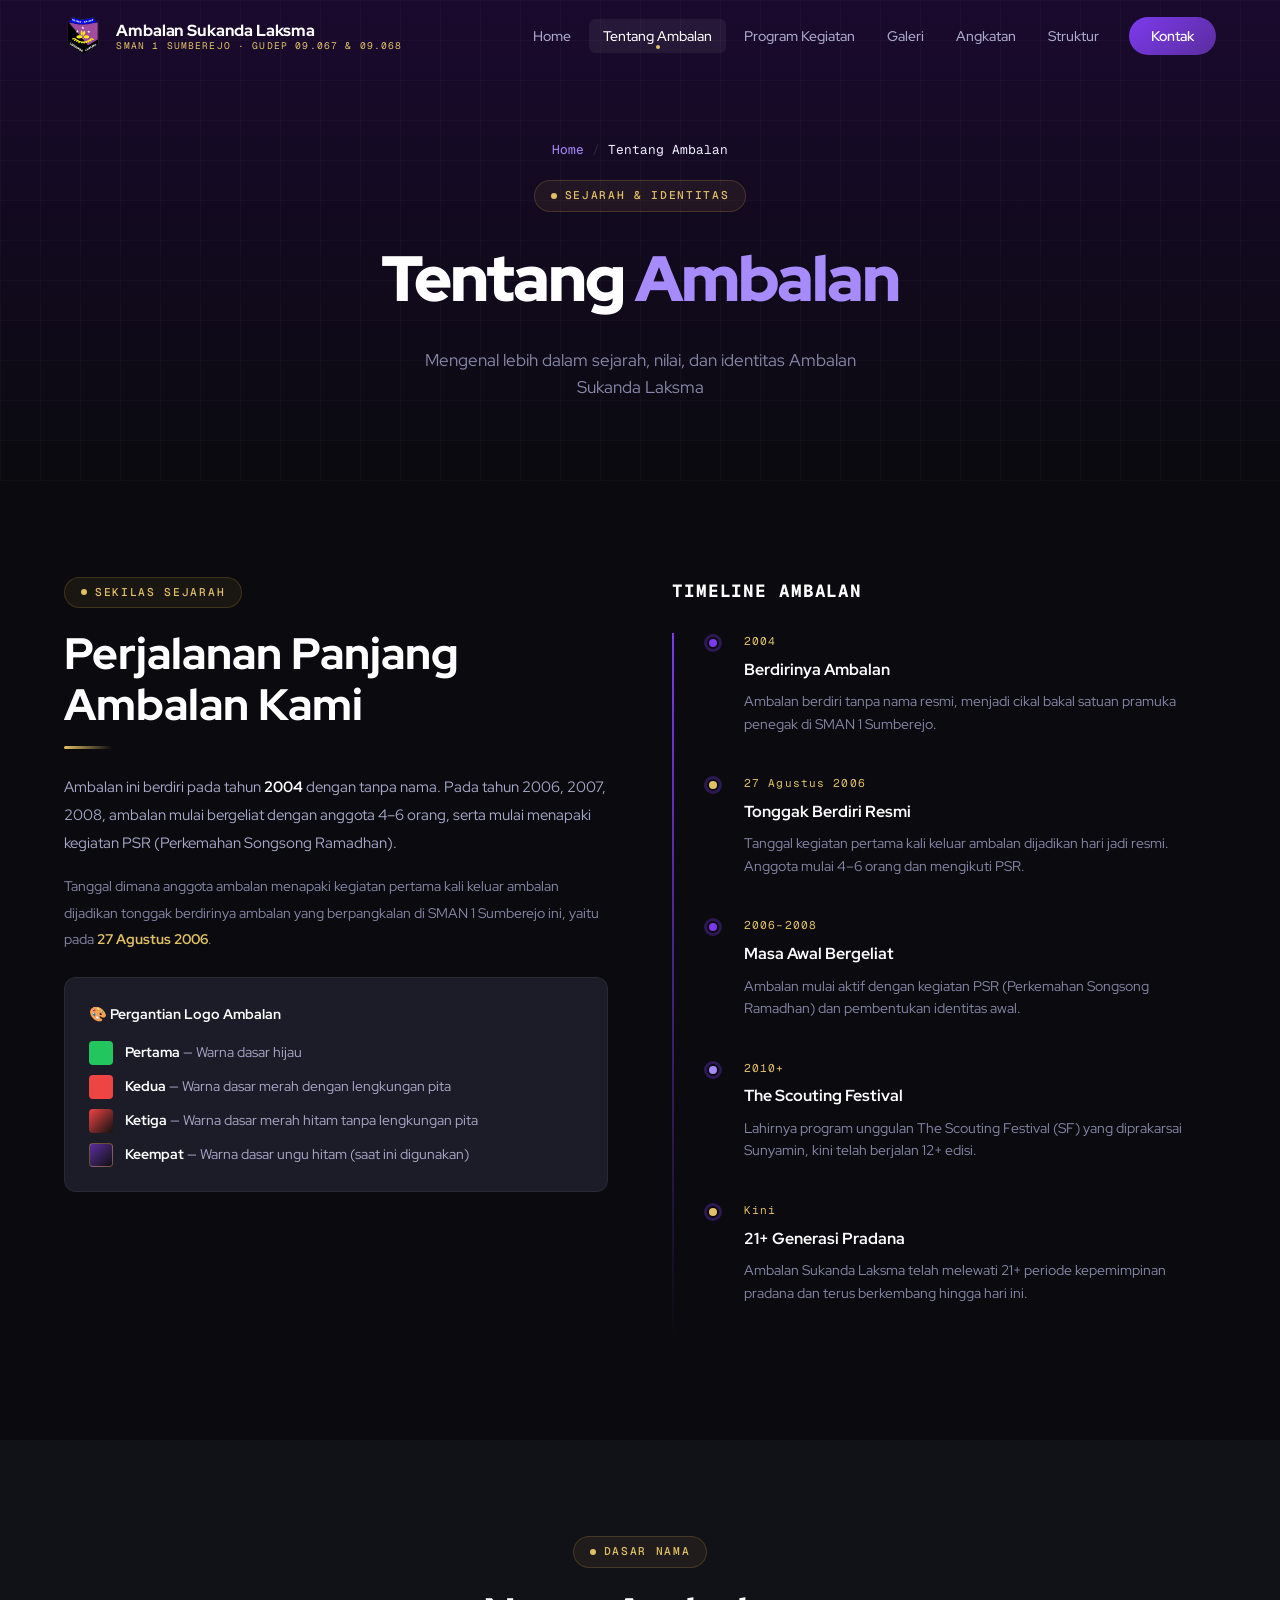
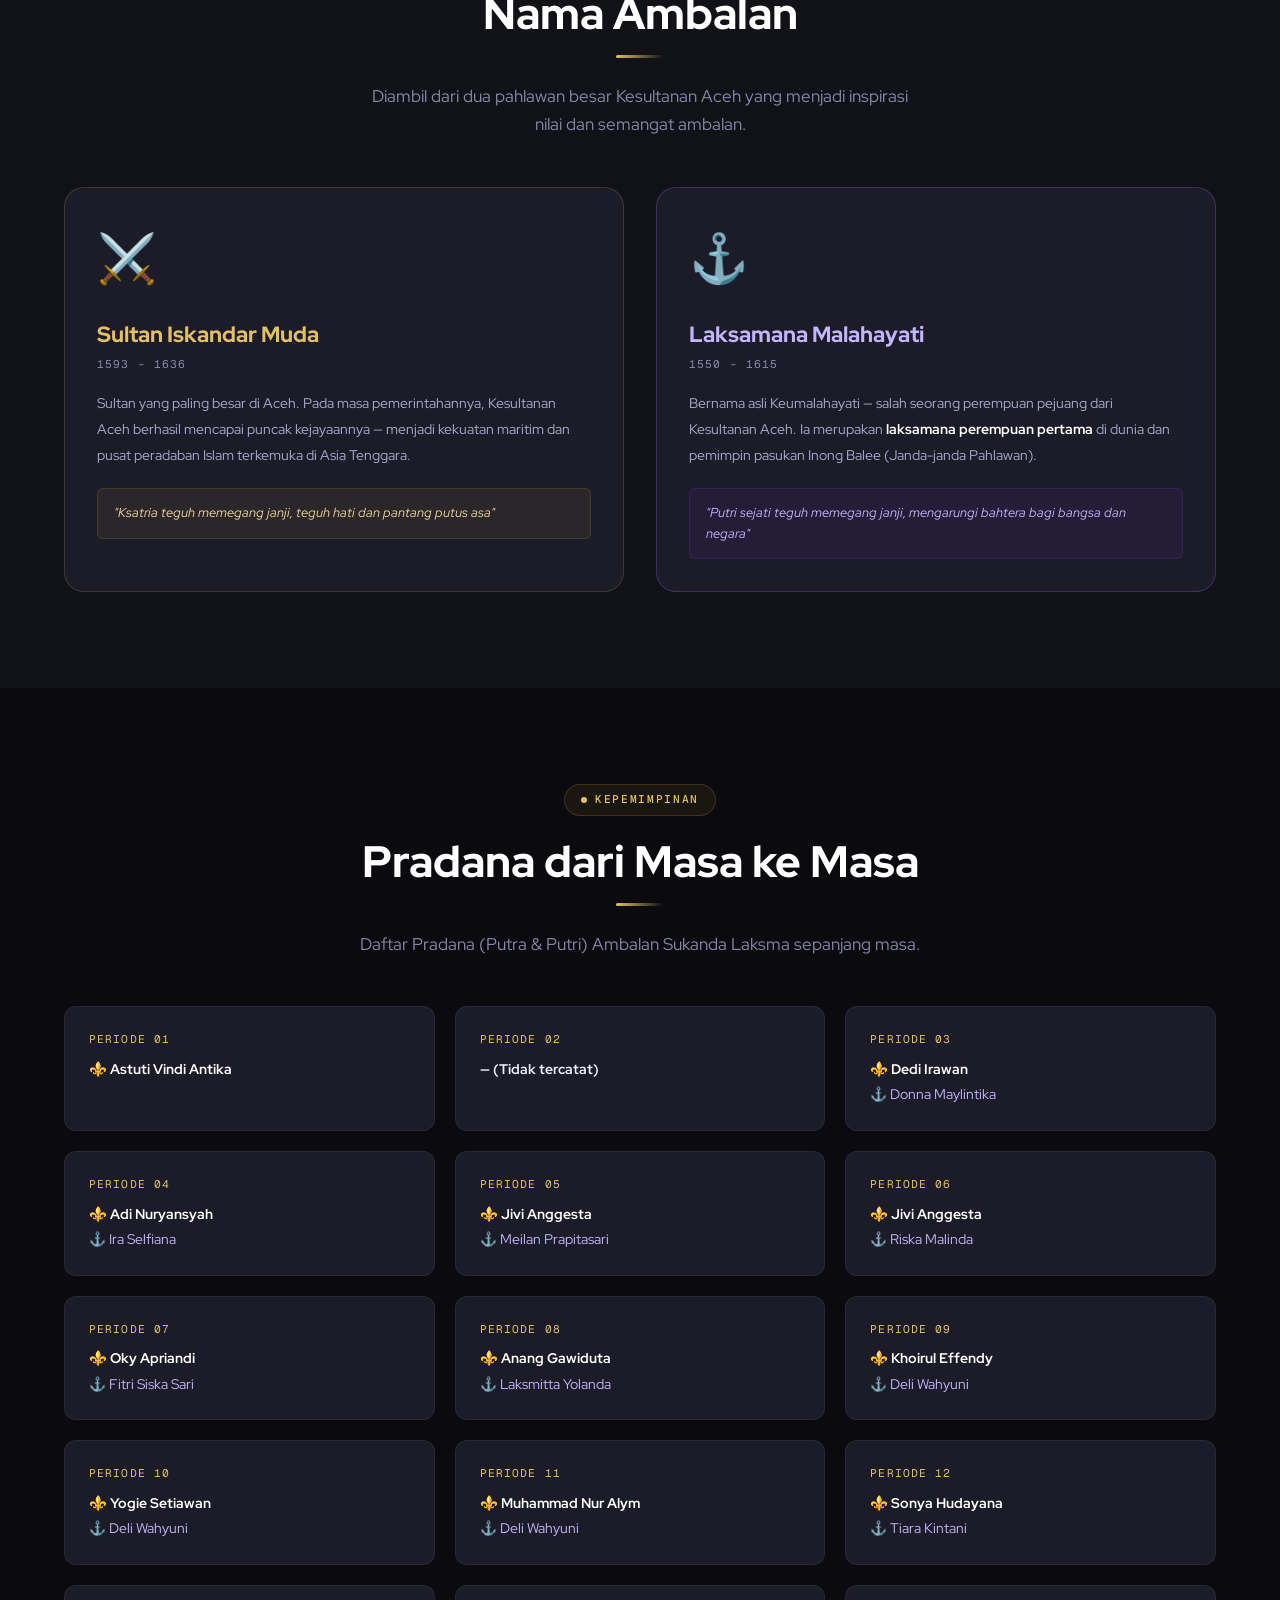
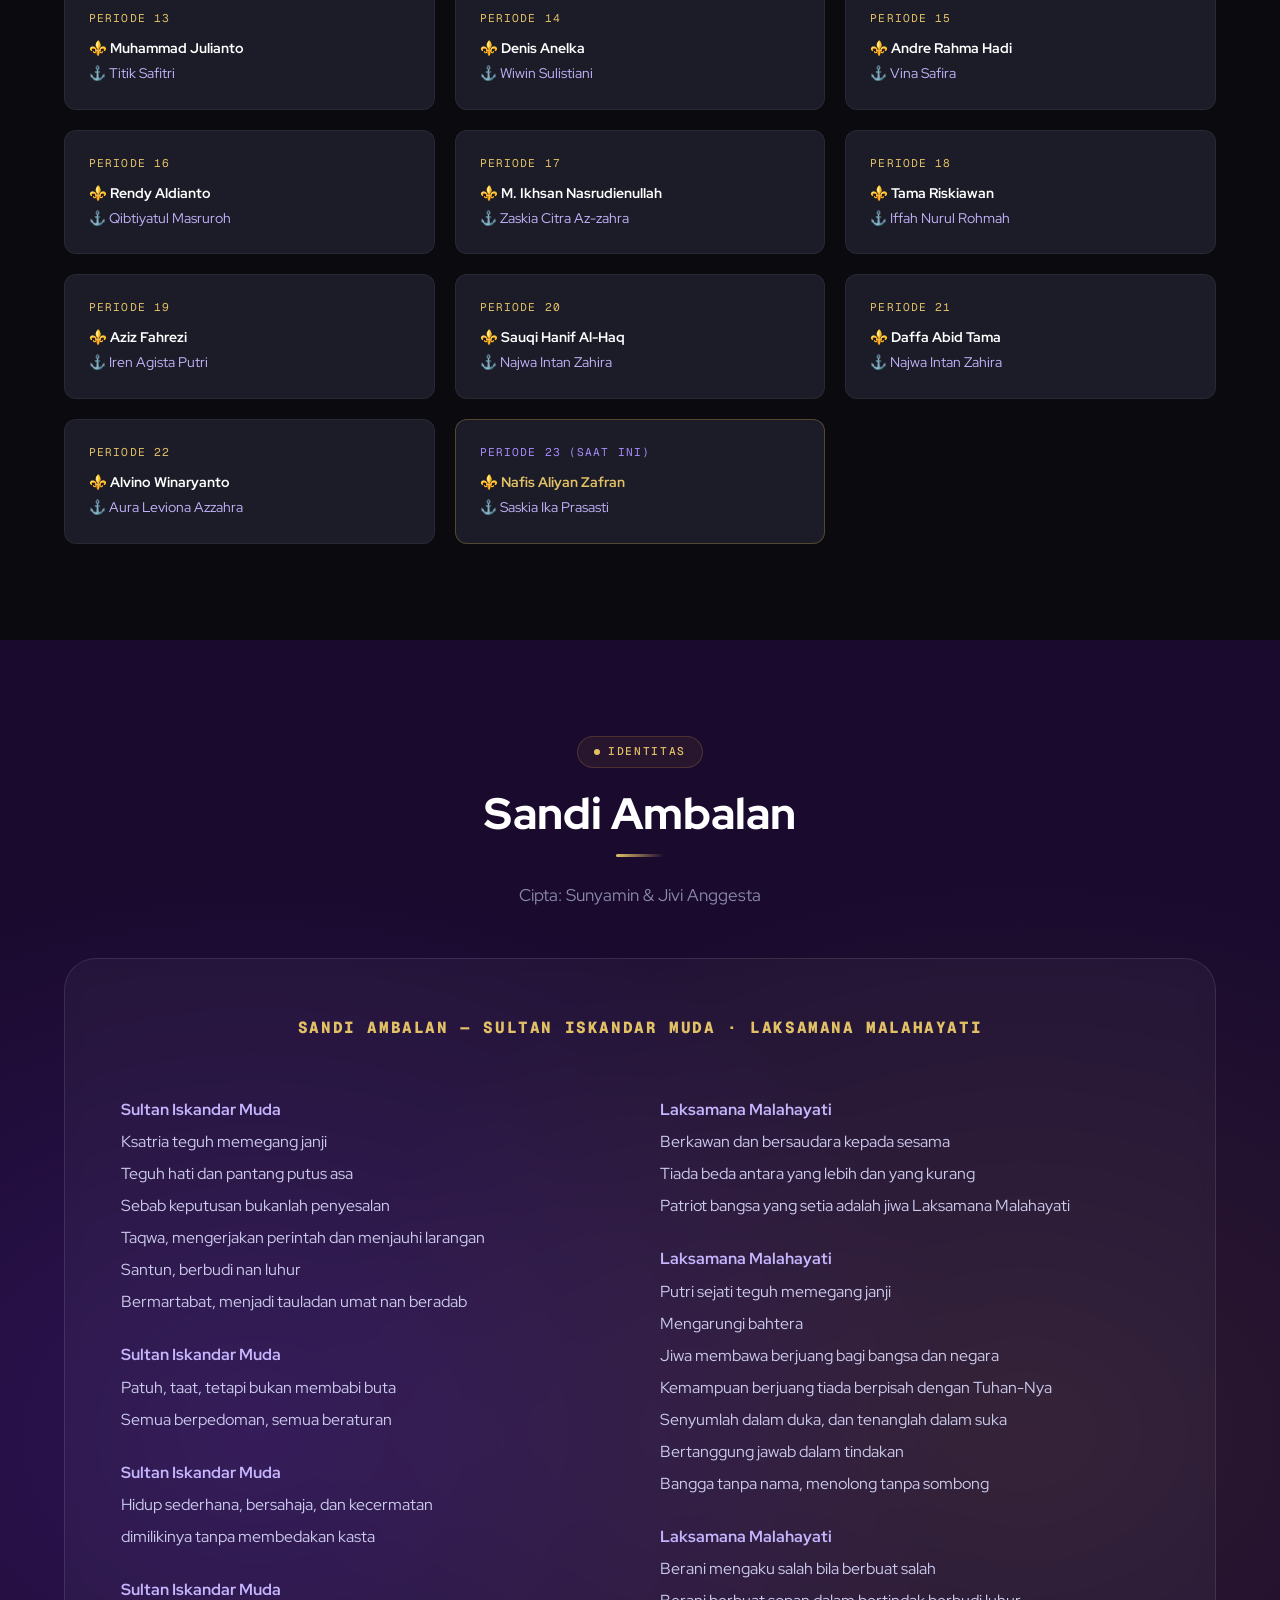
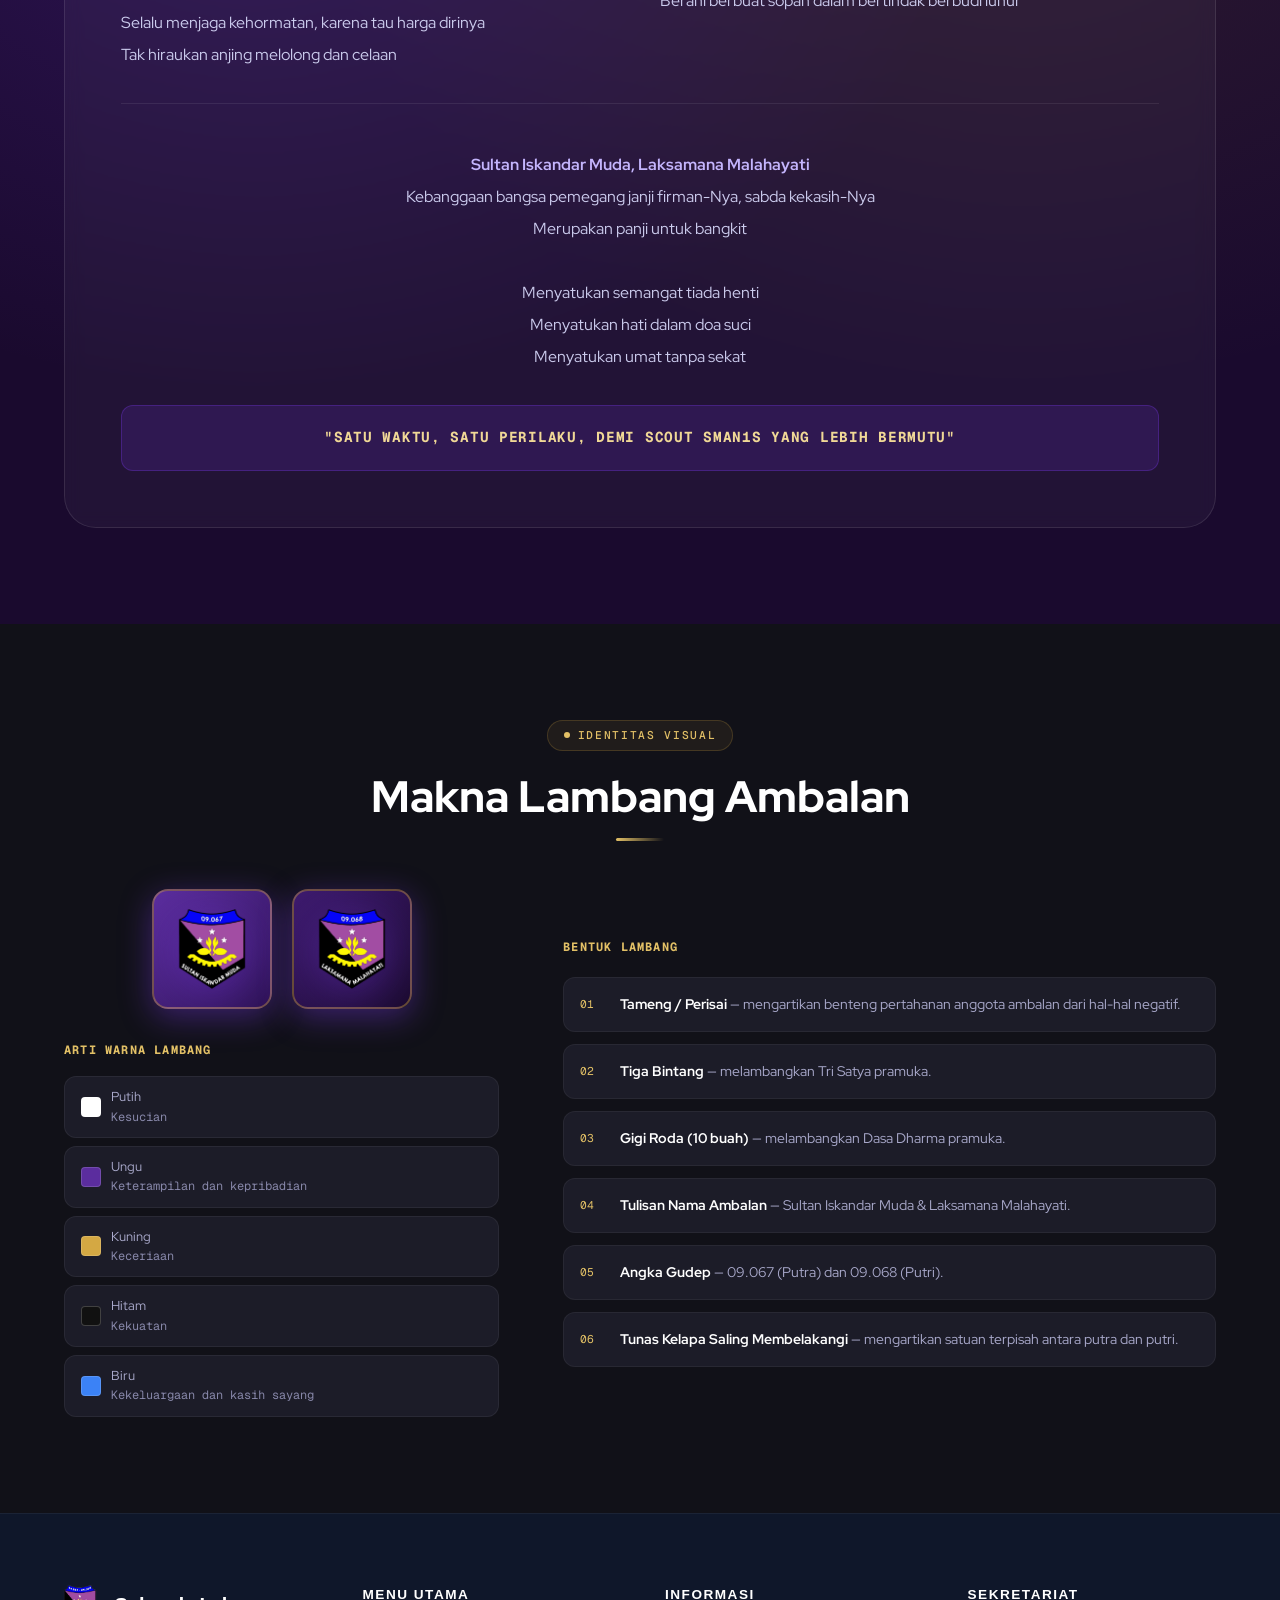
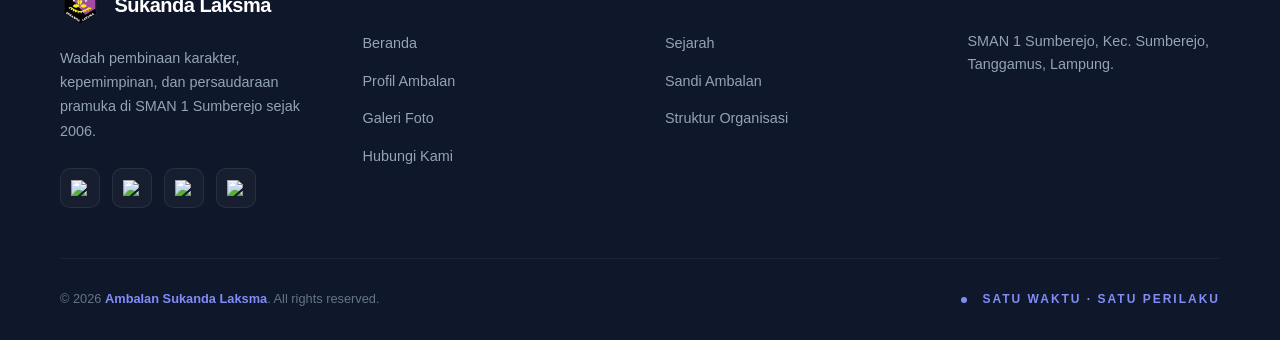
==== commit 0720a3c1: "Update pradana" ====
--- a/about.html
+++ b/about.html
@@ -313,11 +313,25 @@
             <span class="pradana-putri">⚓ Najwa Intan Zahira</span>
           </div>
         </div>
+                <div class="pradana-card animate-on-scroll animate-delay-1">
+          <div class="pradana-num">PERIODE 21</div>
+          <div class="pradana-names">
+            <span class="pradana-putra">⚜️ Daffa Abid Tama</span>
+            <span class="pradana-putri">⚓ Najwa Intan Zahira</span>
+          </div>
+        </div>
+                <div class="pradana-card animate-on-scroll animate-delay-1">
+          <div class="pradana-num">PERIODE 22</div>
+          <div class="pradana-names">
+            <span class="pradana-putra">⚜️ Alvino Winaryanto</span>
+            <span class="pradana-putri">⚓ Aura Leviona Azzahra</span>
+          </div>
+        </div>
         <div class="pradana-card animate-on-scroll animate-delay-2" style="border-color:rgba(212,168,67,0.3);">
-          <div class="pradana-num" style="color:var(--purple-400);">PERIODE 21 (TERKINI)</div>
-          <div class="pradana-names">
-            <span class="pradana-putra" style="color:var(--gold-400);">⚜️ Daffa Abid Tama</span>
-            <span class="pradana-putri" style="color:var(--purple-300);">⚓ Maghfiratul Khairiyyah</span>
+          <div class="pradana-num" style="color:var(--purple-400);">PERIODE 23 (SAAT INI)</div>
+          <div class="pradana-names">
+            <span class="pradana-putra" style="color:var(--gold-400);">⚜️ Nafis Aliyan Zafran</span>
+            <span class="pradana-putri" style="color:var(--purple-300);">⚓ Saskia Ika Prasasti</span>
           </div>
         </div>
       </div>
@@ -675,4 +689,4 @@
 
 <script src="assets/js/script.js"></script>
 </body>
-</html>+</html>
